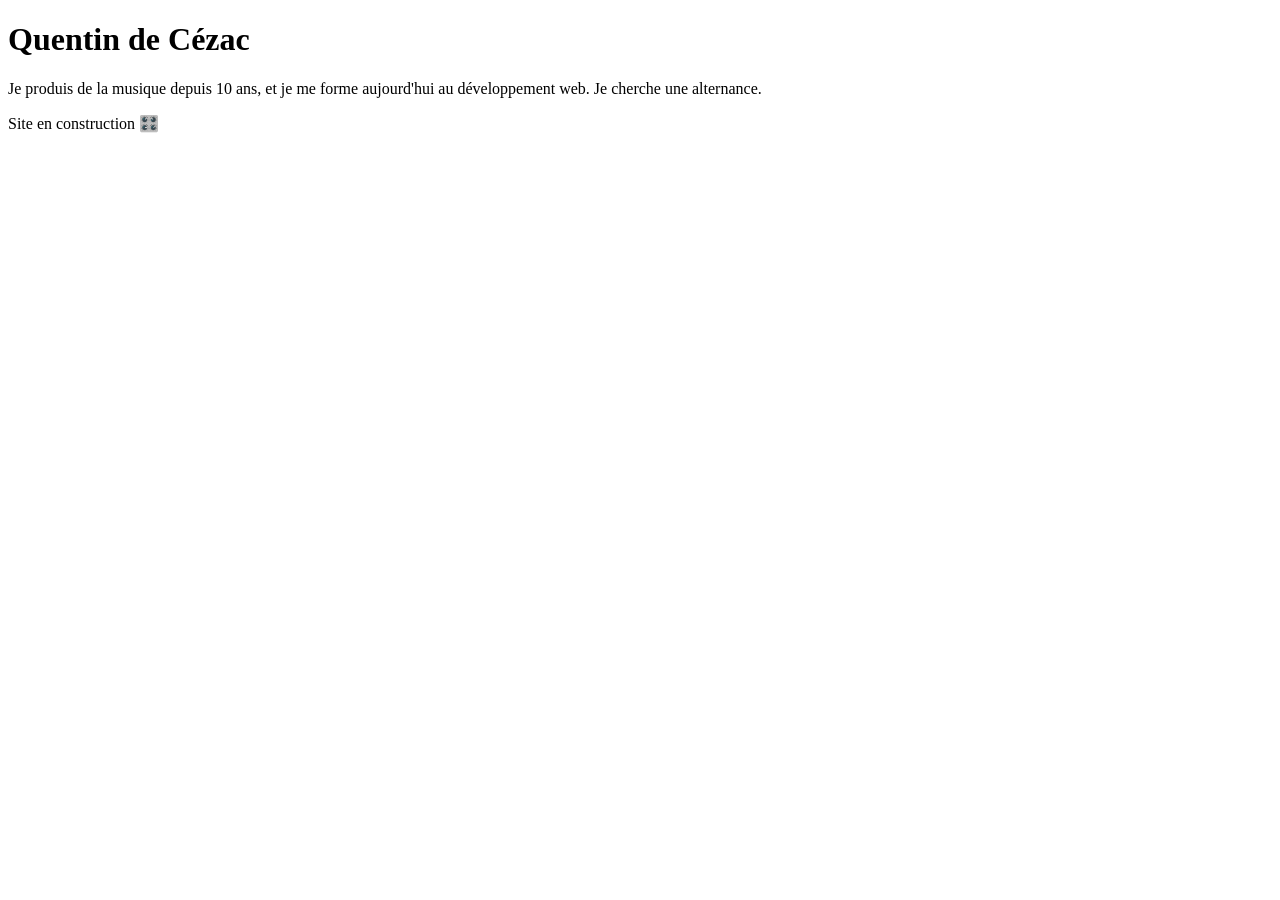
==== index.html @ db6ef915 "Create index.html" ====
<!DOCTYPE html>
<html lang="fr">
<head>
  <meta charset="UTF-8">
  <title>Quentin de Cézac — Développeur web en formation & Beatmaker</title>
</head>
<body>
  <h1>Quentin de Cézac</h1>
  <p>Je produis de la musique depuis 10 ans, et je me forme aujourd'hui au développement web. Je cherche une alternance.</p>
  <p>Site en construction 🎛️</p>
</body>
</html>
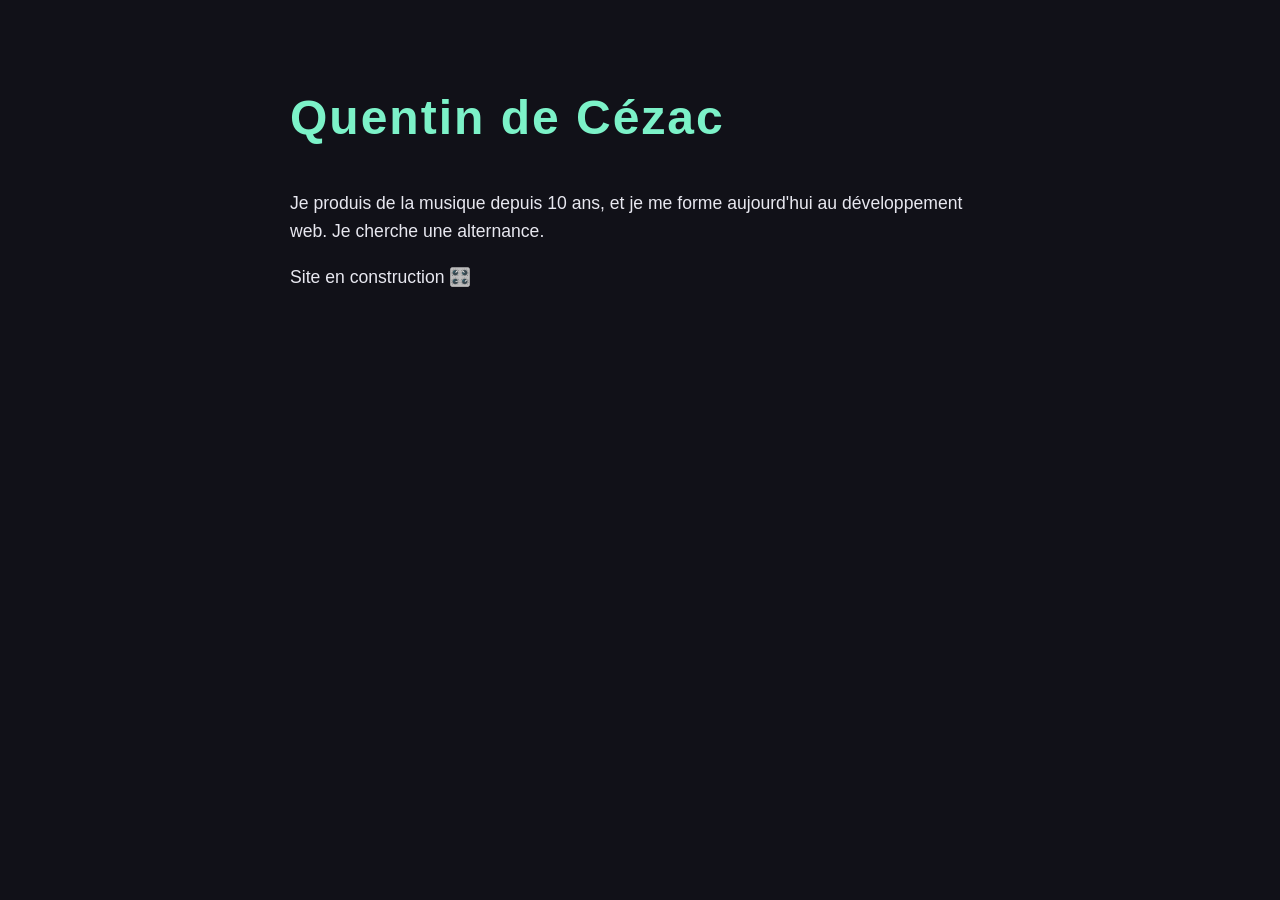
==== commit 5eddf0c8: "Update index.html" ====
--- a/index.html
+++ b/index.html
@@ -3,6 +3,7 @@
 <head>
   <meta charset="UTF-8">
   <title>Quentin de Cézac — Développeur web en formation & Beatmaker</title>
+  <link rel="stylesheet" href="style.css">
 </head>
 <body>
   <h1>Quentin de Cézac</h1>
--- a/style.css
+++ b/style.css
@@ -0,0 +1,19 @@
+body {
+  background-color: #111118;
+  color: #e8e8f0;
+  font-family: "Segoe UI", Arial, sans-serif;
+  max-width: 700px;
+  margin: 80px auto;
+  padding: 0 20px;
+  line-height: 1.6;
+}
+
+h1 {
+  color: #7cf2c8;
+  font-size: 3rem;
+  letter-spacing: 2px;
+}
+
+p {
+  font-size: 1.1rem;
+}
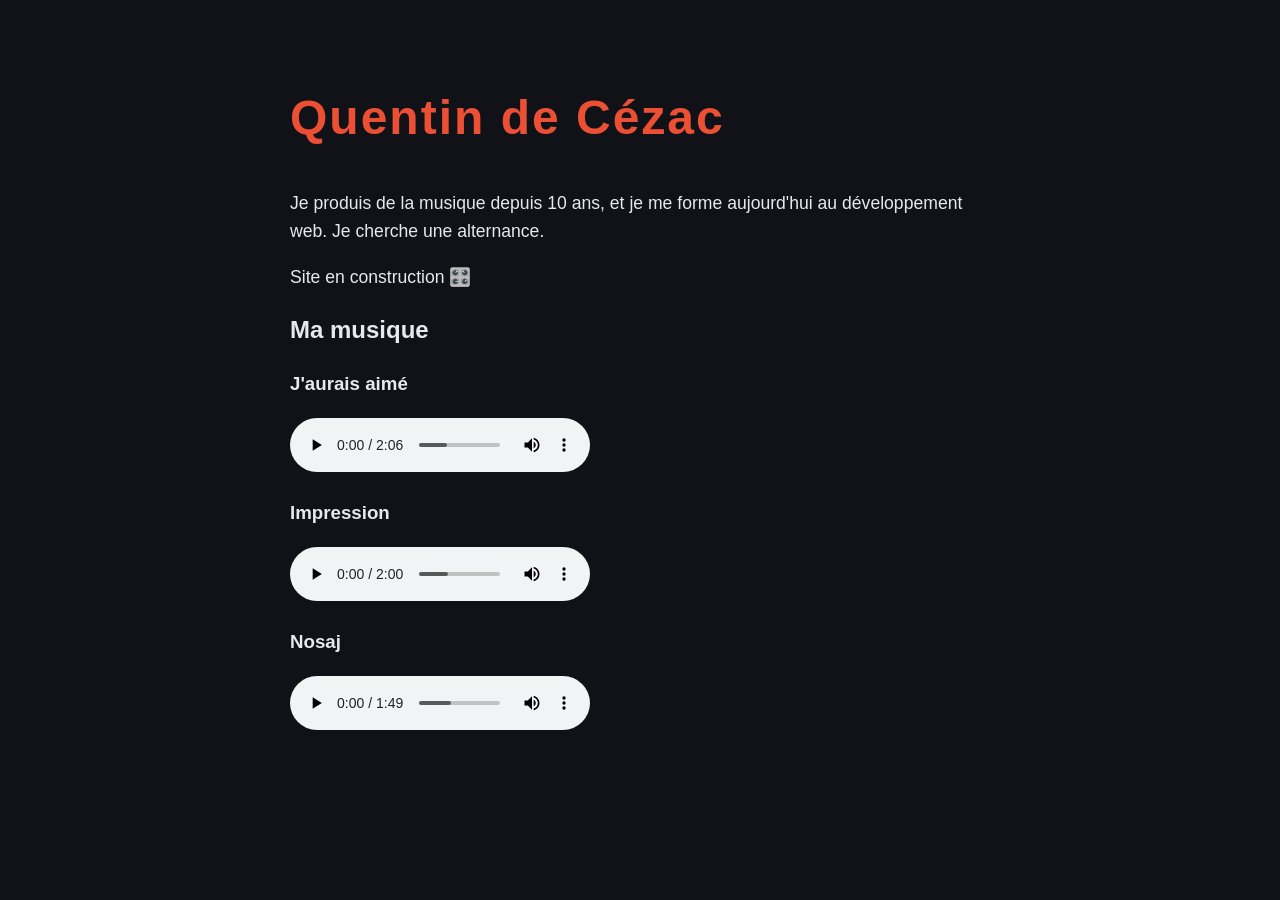
==== commit 238b67ad: "Update index.html" ====
--- a/index.html
+++ b/index.html
@@ -9,5 +9,18 @@
   <h1>Quentin de Cézac</h1>
   <p>Je produis de la musique depuis 10 ans, et je me forme aujourd'hui au développement web. Je cherche une alternance.</p>
   <p>Site en construction 🎛️</p>
+  <section>
+    <h2>Ma musique</h2>
+
+    <h3>J'aurais aimé</h3>
+    <audio controls src="musique/aimer.mp3"></audio>
+
+    <h3>Impression</h3>
+    <audio controls src="musique/impression.mp3"></audio>
+
+    <h3>Nosaj</h3>
+    <audio controls src="musique/nosaj.mp3"></audio>
+  </section>
+  
 </body>
 </html>
--- a/style.css
+++ b/style.css
@@ -9,7 +9,7 @@
 }
 
 h1 {
-  color: #7cf2c8;
+  color: #eb4f34;
   font-size: 3rem;
   letter-spacing: 2px;
 }
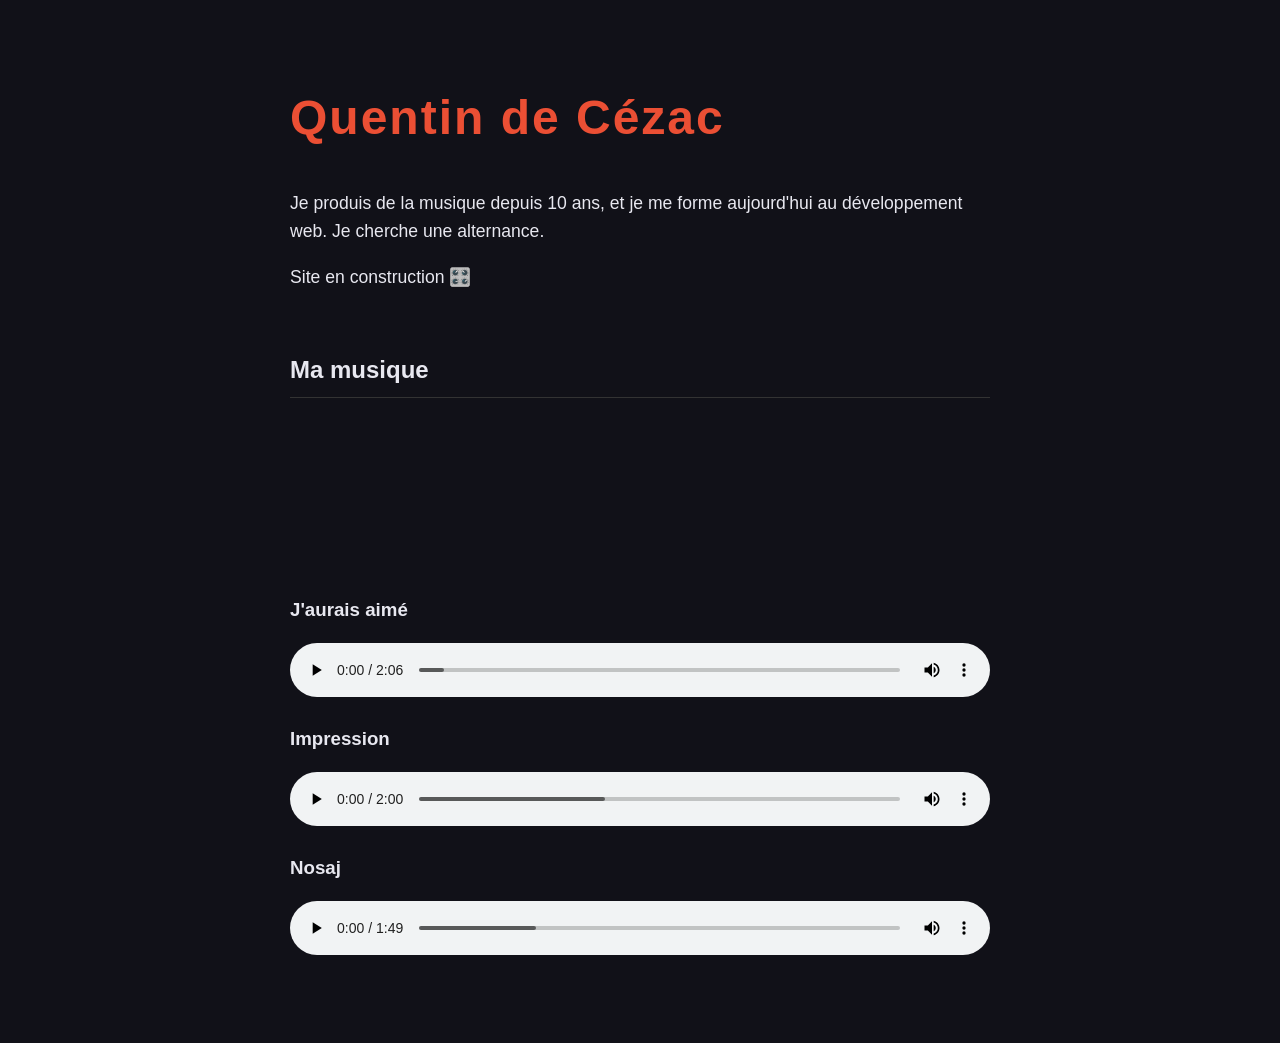
==== commit 1994ec64: "Update index.html" ====
--- a/index.html
+++ b/index.html
@@ -9,8 +9,12 @@
   <h1>Quentin de Cézac</h1>
   <p>Je produis de la musique depuis 10 ans, et je me forme aujourd'hui au développement web. Je cherche une alternance.</p>
   <p>Site en construction 🎛️</p>
+
   <section>
     <h2>Ma musique</h2>
+
+    <!-- Ajout 1 : la zone où le visualiseur dessine -->
+    <canvas id="visualiseur" width="700" height="150"></canvas>
 
     <h3>J'aurais aimé</h3>
     <audio controls src="musique/aimer.mp3"></audio>
@@ -21,6 +25,8 @@
     <h3>Nosaj</h3>
     <audio controls src="musique/nosaj.mp3"></audio>
   </section>
-  
+
+  <!-- Ajout 2 : on relie le fichier JavaScript -->
+  <script src="script.js"></script>
 </body>
 </html>
--- a/style.css
+++ b/style.css
@@ -17,3 +17,13 @@
 p {
   font-size: 1.1rem;
 }
+
+h2 {
+  margin-top: 60px;
+  border-bottom: 1px solid #333;
+  padding-bottom: 8px;
+}
+
+audio {
+  width: 100%;
+}
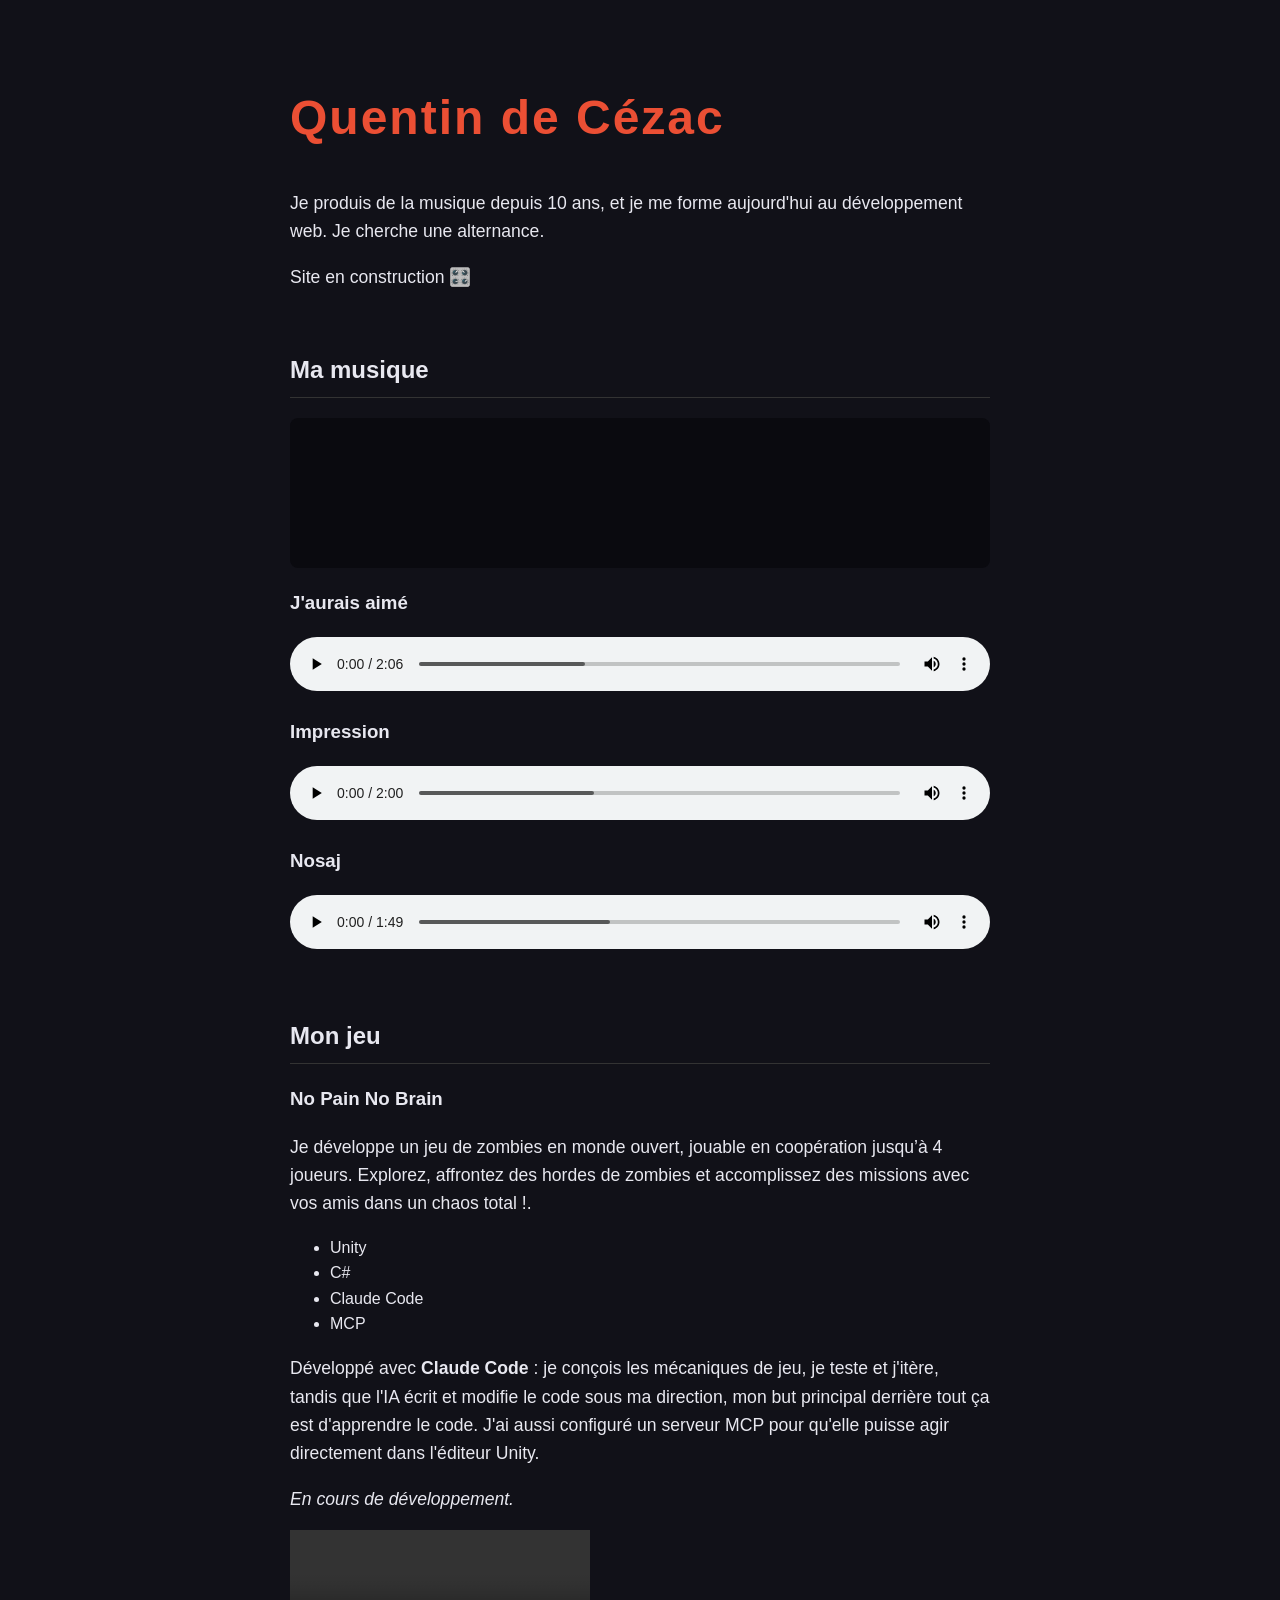
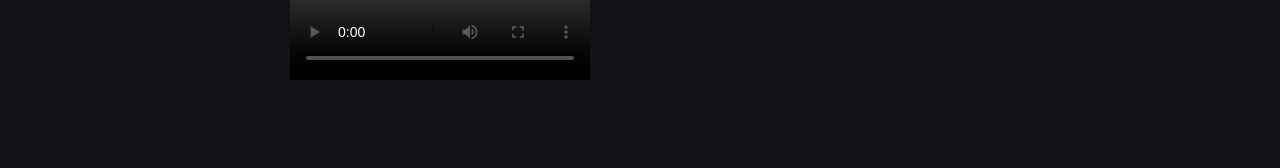
==== commit ac27df2b: "Update index.html" ====
--- a/index.html
+++ b/index.html
@@ -26,6 +26,27 @@
     <audio controls src="musique/nosaj.mp3"></audio>
   </section>
 
+  <section>
+    <h2>Mon jeu</h2>
+
+    <h3>No Pain No Brain</h3>
+    <p>Je développe un jeu de zombies en monde ouvert, jouable en coopération jusqu’à 4 joueurs.
+Explorez, affrontez des hordes de zombies et accomplissez des missions avec vos amis dans un chaos total !.</p>
+
+    <ul class="tags">
+      <li>Unity</li>
+      <li>C#</li>
+      <li>Claude Code</li>
+      <li>MCP</li>
+    </ul>
+
+    <p>Développé avec <strong>Claude Code</strong> : je conçois les mécaniques de jeu, je teste et j'itère, tandis que l'IA écrit et modifie le code sous ma direction, mon but principal derrière tout ça est d'apprendre le code. J'ai aussi configuré un serveur MCP pour qu'elle puisse agir directement dans l'éditeur Unity.</p>
+
+    <p><em>En cours de développement.</em></p>
+
+    <video controls src="videos/extrait-1.mp4"></video>
+  </section>
+
   <!-- Ajout 2 : on relie le fichier JavaScript -->
   <script src="script.js"></script>
 </body>
--- a/style.css
+++ b/style.css
@@ -27,3 +27,12 @@
 audio {
   width: 100%;
 }
+
+canvas {
+  display: block;
+  width: 100%;
+  height: 150px;
+  background-color: #0a0a0f;
+  border-radius: 8px;
+  margin: 20px 0;
+}
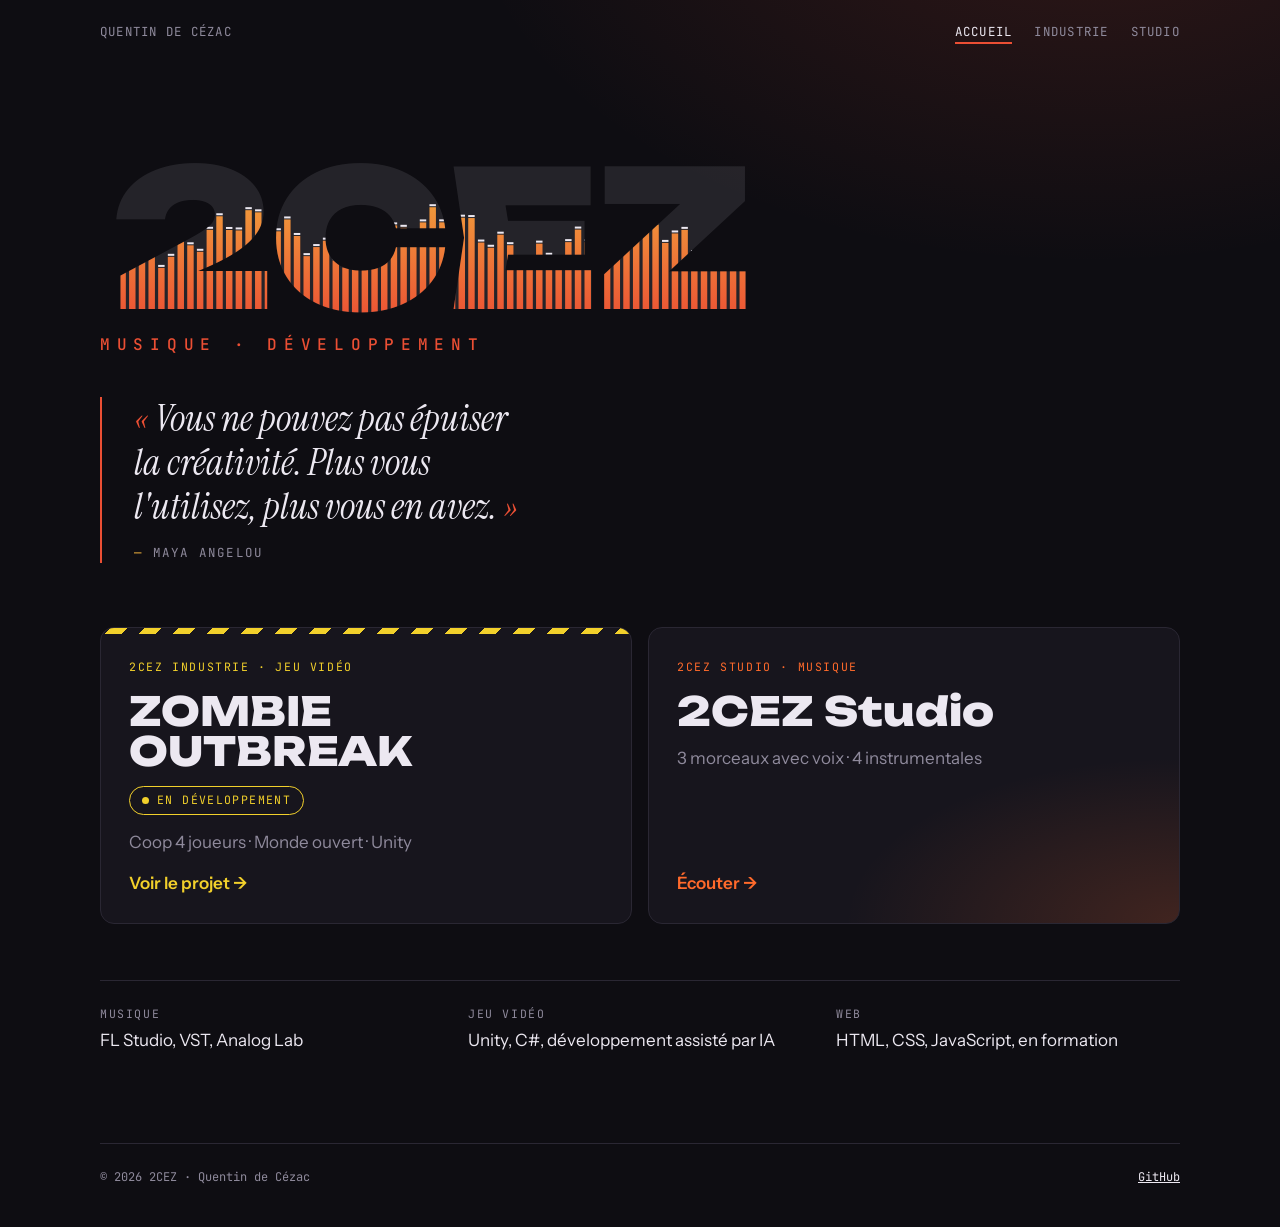
==== commit fb358bf8: "Add files via upload" ====
--- a/index.html
+++ b/index.html
@@ -1,53 +1,85 @@
 <!DOCTYPE html>
-<html lang="fr">
+<html lang="fr" data-page="home">
 <head>
   <meta charset="UTF-8">
-  <title>Quentin de Cézac — Développeur web en formation & Beatmaker</title>
+  <meta name="viewport" content="width=device-width, initial-scale=1, viewport-fit=cover">
+  <title>2CEZ · Quentin de Cézac</title>
+  <meta name="description" content="Portfolio de Quentin de Cézac (2CEZ) : beatmaker depuis 10 ans, développeur web en formation, créateur du jeu Zombie Outbreak.">
+  <link rel="preconnect" href="https://fonts.googleapis.com">
+  <link rel="preconnect" href="https://fonts.gstatic.com" crossorigin>
+  <link rel="stylesheet" href="https://fonts.googleapis.com/css2?family=Instrument+Sans:wght@400;500;600&family=Instrument+Serif:ital@0;1&family=JetBrains+Mono:wght@400;500&family=Unbounded:wght@500;700;800;900&display=swap">
   <link rel="stylesheet" href="style.css">
 </head>
 <body>
-  <h1>Quentin de Cézac</h1>
-  <p>Je produis de la musique depuis 10 ans, et je me forme aujourd'hui au développement web. Je cherche une alternance.</p>
-  <p>Site en construction 🎛️</p>
+  <div class="wrap">
 
-  <section>
-    <h2>Ma musique</h2>
+    <header class="nav">
+      <a href="./">Quentin de Cézac</a>
+      <nav class="nav-links" aria-label="Navigation principale">
+        <a href="./" aria-current="page">Accueil</a>
+        <a href="industrie.html">Industrie</a>
+        <a href="studio.html">Studio</a>
+      </nav>
+    </header>
 
-    <!-- Ajout 1 : la zone où le visualiseur dessine -->
-    <canvas id="visualiseur" width="700" height="150"></canvas>
+    <main>
+      <!-- Le logo : un égaliseur dessiné par script.js dans les lettres.
+           Les lettres en dessous s'affichent si le script ne se lance pas. -->
+      <section class="hero">
+        <h1 class="logo logo--canvas logo--home" aria-label="2CEZ">
+          <canvas id="logo-eq" data-text="2CEZ" aria-hidden="true"></canvas>
+          <span class="logo-fallback" aria-hidden="true"><span class="l" style="--i:0">2</span><span class="l" style="--i:1">C</span><span class="l" style="--i:2">E</span><span class="l" style="--i:3">Z</span></span>
+          <span class="logo-sub">Musique · Développement</span>
+        </h1>
 
-    <h3>J'aurais aimé</h3>
-    <audio controls src="musique/aimer.mp3"></audio>
+        <figure class="quote">
+          <blockquote>
+            <p>Vous ne pouvez pas épuiser la créativité. Plus vous l'utilisez, plus vous en avez.</p>
+          </blockquote>
+          <figcaption>Maya Angelou</figcaption>
+        </figure>
+      </section>
 
-    <h3>Impression</h3>
-    <audio controls src="musique/impression.mp3"></audio>
+      <!-- Les deux univers : le jeu en premier -->
+      <section class="doors" aria-label="Mes projets">
+        <a class="door door--industrie" href="industrie.html">
+          <span class="door-label">2CEZ Industrie · Jeu vidéo</span>
+          <span class="door-title">ZOMBIE OUTBREAK</span>
+          <span class="status"><span class="status-dot"></span>En développement</span>
+          <span class="door-meta">Coop 4 joueurs · Monde ouvert · Unity</span>
+          <span class="door-cta">Voir le projet →</span>
+        </a>
 
-    <h3>Nosaj</h3>
-    <audio controls src="musique/nosaj.mp3"></audio>
-  </section>
+        <a class="door door--studio" href="studio.html">
+          <span class="door-label">2CEZ Studio · Musique</span>
+          <span class="door-title">2CEZ Studio</span>
+          <span class="door-meta">3 morceaux avec voix · 4 instrumentales</span>
+          <span class="door-cta">Écouter →</span>
+        </a>
+      </section>
 
-  <section>
-    <h2>Mon jeu</h2>
+      <section class="facts" aria-label="En bref">
+        <div class="fact">
+          <span class="fact-k">Musique</span>
+          <span>FL Studio, VST, Analog Lab</span>
+        </div>
+        <div class="fact">
+          <span class="fact-k">Jeu vidéo</span>
+          <span>Unity, C#, développement assisté par IA</span>
+        </div>
+        <div class="fact">
+          <span class="fact-k">Web</span>
+          <span>HTML, CSS, JavaScript, en formation</span>
+        </div>
+      </section>
+    </main>
 
-    <h3>No Pain No Brain</h3>
-    <p>Je développe un jeu de zombies en monde ouvert, jouable en coopération jusqu’à 4 joueurs.
-Explorez, affrontez des hordes de zombies et accomplissez des missions avec vos amis dans un chaos total !.</p>
+    <footer class="foot">
+      <span>© 2026 2CEZ · Quentin de Cézac</span>
+      <a href="https://github.com/2cez" target="_blank" rel="noopener">GitHub</a>
+    </footer>
 
-    <ul class="tags">
-      <li>Unity</li>
-      <li>C#</li>
-      <li>Claude Code</li>
-      <li>MCP</li>
-    </ul>
-
-    <p>Développé avec <strong>Claude Code</strong> : je conçois les mécaniques de jeu, je teste et j'itère, tandis que l'IA écrit et modifie le code sous ma direction, mon but principal derrière tout ça est d'apprendre le code. J'ai aussi configuré un serveur MCP pour qu'elle puisse agir directement dans l'éditeur Unity.</p>
-
-    <p><em>En cours de développement.</em></p>
-
-    <video controls src="videos/extrait-1.mp4"></video>
-  </section>
-
-  <!-- Ajout 2 : on relie le fichier JavaScript -->
+  </div>
   <script src="script.js"></script>
 </body>
 </html>
--- a/style.css
+++ b/style.css
@@ -1,38 +1,1128 @@
+/* =========================================================
+   2CEZ — style commun aux trois pages
+   Mise en page : une colonne centrée. Le logo 2CEZ ouvre
+   chaque page, puis vient le contenu propre à la page.
+   Chaque page change de couleurs grâce à html[data-page].
+   ========================================================= */
+
+/* Transition douce du logo d'une page à l'autre (Chrome, Edge) */
+@view-transition {
+  navigation: auto;
+}
+
+/* ---------- 1. Les couleurs et les polices (tokens) ---------- */
+
+/* Accueil : encre violette + le rouge-orangé de 2CEZ */
+:root {
+  color-scheme: dark;
+  --bg: #0e0d12;
+  --bg-2: #17151d;
+  --fg: #ece8f1;
+  --muted: #8f8a9c;
+  --line: #2a2733;
+  --accent: #eb4f34;
+  --accent-2: #f2b33d;
+
+  /* Couleurs des deux univers, utilisées sur l'accueil */
+  --c-studio: #ff6a2b;
+  --c-industrie: #f2d02b;
+
+  --f-display: "Unbounded", "Arial Black", system-ui, sans-serif;
+  --f-body: "Instrument Sans", "Segoe UI", system-ui, sans-serif;
+  --f-mono: "JetBrains Mono", ui-monospace, Consolas, monospace;
+  --f-serif: "Instrument Serif", Georgia, "Times New Roman", serif;
+
+  --radius: 14px;
+}
+
+/* Studio : braise et ambre */
+html[data-page="studio"] {
+  --bg: #130d0a;
+  --bg-2: #1e1511;
+  --fg: #f4ebe3;
+  --muted: #a8968a;
+  --line: #372820;
+  --accent: #ff6a2b;
+  --accent-2: #ffc451;
+}
+
+/* Industrie : zone de quarantaine (noir verdâtre, jaune danger) */
+html[data-page="industrie"] {
+  --bg: #0a0e0c;
+  --bg-2: #111814;
+  --fg: #e2e9de;
+  --muted: #80907f;
+  --line: #202c25;
+  --accent: #f2d02b;
+  --accent-2: #79d06a;
+}
+
+/* ---------- 2. Bases ---------- */
+
+*,
+*::before,
+*::after {
+  box-sizing: border-box;
+}
+
+html {
+  background-color: var(--bg);
+}
+
 body {
-  background-color: #111118;
-  color: #e8e8f0;
-  font-family: "Segoe UI", Arial, sans-serif;
-  max-width: 700px;
-  margin: 80px auto;
-  padding: 0 20px;
+  margin: 0;
+  min-height: 100vh;
+  background-color: var(--bg);
+  background-image: radial-gradient(70% 45% at 85% -10%, color-mix(in srgb, var(--accent) 16%, transparent), transparent 70%);
+  background-repeat: no-repeat;
+  color: var(--fg);
+  font-family: var(--f-body);
+  font-size: 1.0625rem;
   line-height: 1.6;
-}
-
-h1 {
-  color: #eb4f34;
-  font-size: 3rem;
-  letter-spacing: 2px;
-}
-
-p {
-  font-size: 1.1rem;
-}
-
-h2 {
-  margin-top: 60px;
-  border-bottom: 1px solid #333;
-  padding-bottom: 8px;
-}
-
-audio {
-  width: 100%;
-}
-
-canvas {
+  padding-left: max(16px, env(safe-area-inset-left, 0px));
+  padding-right: max(16px, env(safe-area-inset-right, 0px));
+}
+
+img,
+video {
+  display: block;
+  max-width: 100%;
+}
+
+a {
+  color: inherit;
+}
+
+:focus-visible {
+  outline: 2px solid var(--accent);
+  outline-offset: 3px;
+  border-radius: 4px;
+}
+
+.visually-hidden {
+  position: absolute;
+  width: 1px;
+  height: 1px;
+  overflow: hidden;
+  clip-path: inset(50%);
+  white-space: nowrap;
+}
+
+.wrap {
+  max-width: 1080px;
+  margin-inline: auto;
+}
+
+/* ---------- 3. Navigation ---------- */
+
+.nav {
+  display: flex;
+  flex-wrap: wrap;
+  justify-content: space-between;
+  align-items: center;
+  gap: 12px 24px;
+  padding-block: 22px;
+  font-family: var(--f-mono);
+  font-size: 0.78rem;
+  letter-spacing: 0.1em;
+  text-transform: uppercase;
+}
+
+.nav a {
+  color: var(--muted);
+  text-decoration: none;
+  transition: color 0.2s;
+}
+
+.nav a:hover,
+.nav a[aria-current="page"] {
+  color: var(--fg);
+}
+
+.nav-links {
+  display: flex;
+  gap: 22px;
+}
+
+.nav-links a[aria-current="page"] {
+  box-shadow: 0 2px 0 var(--accent);
+}
+
+/* ---------- 4. Le logo 2CEZ ---------- */
+
+.hero {
+  padding-block: clamp(32px, 7vw, 88px) 40px;
+}
+
+.logo {
+  view-transition-name: brand;
+  margin: 0;
+  font-family: var(--f-display);
+  font-weight: 900;
+  font-size: clamp(4.2rem, 21vw, 11.5rem);
+  line-height: 0.9;
+  letter-spacing: -0.02em;
+}
+
+.logo-sub {
+  display: block;
+  margin-top: 0.9rem;
+  font-family: var(--f-mono);
+  font-weight: 500;
+  font-size: clamp(0.8rem, 1.6vw, 1rem);
+  letter-spacing: 0.42em;
+  text-transform: uppercase;
+  color: var(--accent);
+}
+
+/* Accueil : les lettres montent puis un reflet les traverse */
+.logo--home .l {
+  display: inline-block;
+  background-image: linear-gradient(100deg, var(--fg) 0 40%, var(--accent-2) 48%, var(--accent) 53%, var(--fg) 61% 100%);
+  background-size: 320% 100%;
+  background-position: 100% 0;
+  -webkit-background-clip: text;
+  background-clip: text;
+  color: transparent;
+  animation:
+    rise 0.9s cubic-bezier(0.2, 0.8, 0.2, 1) both,
+    sheen 2.2s ease-in-out both;
+  animation-delay: calc(var(--i) * 90ms), calc(0.9s + var(--i) * 90ms);
+}
+
+.logo--home:hover .l {
+  animation: sheen-again 1.4s ease-in-out both;
+  animation-delay: calc(var(--i) * 70ms);
+}
+
+@keyframes rise {
+  from {
+    transform: translateY(0.3em);
+    opacity: 0.15;
+  }
+}
+
+@keyframes sheen {
+  from { background-position: 100% 0; }
+  to { background-position: 0% 0; }
+}
+
+@keyframes sheen-again {
+  from { background-position: 100% 0; }
+  to { background-position: 0% 0; }
+}
+
+/* Petites barres de signal sous le logo */
+.signal {
+  display: flex;
+  align-items: flex-end;
+  gap: 4px;
+  height: 28px;
+  margin-top: 28px;
+}
+
+.signal i {
+  width: 4px;
+  height: 100%;
+  border-radius: 2px;
+  background: var(--accent);
+  transform-origin: bottom;
+  transform: scaleY(0.3);
+  animation: pulse 1.4s ease-in-out infinite;
+  animation-delay: var(--d);
+}
+
+@keyframes pulse {
+  0%, 100% { transform: scaleY(0.2); }
+  50% { transform: scaleY(1); }
+}
+
+/* Accueil et Studio : le logo est dessiné dans un canvas.
+   Les lettres « de secours » s'affichent tant que le canvas n'est pas prêt. */
+.logo--canvas canvas {
+  display: none;
+  max-width: 100%;
+}
+
+.logo--canvas.is-live canvas {
+  display: block;
+}
+
+.logo--canvas.is-live .logo-fallback {
+  display: none;
+}
+
+.logo--home canvas {
+  cursor: crosshair;
+}
+
+.logo--fire .logo-fallback {
+  display: block;
+  background-image: linear-gradient(to top, var(--accent), var(--accent-2));
+  -webkit-background-clip: text;
+  background-clip: text;
+  color: transparent;
+}
+
+/* Industrie : lettres à lignes de balayage, qui « buggent » */
+.logo--glitch .logo-word {
+  position: relative;
+  display: inline-block;
+  background-image: repeating-linear-gradient(to bottom, var(--fg) 0 4px, transparent 4px 6px);
+  -webkit-background-clip: text;
+  background-clip: text;
+  color: transparent;
+}
+
+.logo--glitch .logo-word::before,
+.logo--glitch .logo-word::after {
+  content: attr(data-text);
+  position: absolute;
+  inset: 0;
+  clip-path: inset(100% 0 0 0);
+}
+
+.logo--glitch .logo-word::before {
+  color: var(--accent);
+  animation: glitch-a 3.4s infinite steps(1);
+}
+
+.logo--glitch .logo-word::after {
+  color: var(--accent-2);
+  animation: glitch-b 2.9s infinite steps(1);
+}
+
+/* Industrie : une ligne de scanner balaie le logo, qui tremble parfois */
+.glitch-box {
+  position: relative;
+  display: inline-block;
+  overflow: hidden;
+  animation: jitter 4.2s infinite steps(1);
+}
+
+.scan {
+  position: absolute;
+  left: 0;
+  right: 0;
+  top: -25%;
+  height: 22%;
+  background: linear-gradient(to bottom, transparent, color-mix(in srgb, var(--accent-2) 45%, transparent), transparent);
+  mix-blend-mode: screen;
+  pointer-events: none;
+  animation: scan 3.2s linear infinite;
+}
+
+@keyframes scan {
+  to { top: 105%; }
+}
+
+@keyframes jitter {
+  0%, 92%, 100% { filter: none; transform: none; }
+  93% { filter: drop-shadow(-4px 0 var(--accent)) drop-shadow(4px 0 var(--accent-2)); transform: translateX(3px) skewX(-4deg); }
+  95% { filter: drop-shadow(3px 0 var(--accent)) drop-shadow(-3px 0 var(--accent-2)); transform: translateX(-2px); }
+}
+
+@keyframes glitch-a {
+  0%, 84%, 100% { clip-path: inset(100% 0 0 0); transform: none; }
+  86% { clip-path: inset(12% 0 64% 0); transform: translateX(-0.05em); }
+  89% { clip-path: inset(58% 0 18% 0); transform: translateX(0.04em); }
+  92% { clip-path: inset(34% 0 44% 0); transform: translateX(-0.02em); }
+}
+
+@keyframes glitch-b {
+  0%, 78%, 100% { clip-path: inset(100% 0 0 0); transform: none; }
+  80% { clip-path: inset(70% 0 6% 0); transform: translateX(0.05em); }
+  83% { clip-path: inset(4% 0 80% 0); transform: translateX(-0.03em); }
+}
+
+/* ---------- 5. Textes communs ---------- */
+
+.lede {
+  max-width: 52ch;
+  margin: 28px 0 0;
+  font-size: clamp(1.1rem, 2vw, 1.3rem);
+  line-height: 1.5;
+  text-wrap: pretty;
+}
+
+/* Citation de l'accueil */
+.quote {
+  position: relative;
+  max-width: 42ch;
+  margin: 44px 0 0;
+  padding-left: clamp(20px, 3vw, 32px);
+  border-left: 2px solid var(--accent);
+}
+
+.quote blockquote {
+  margin: 0;
+}
+
+.quote p {
+  margin: 0;
+  font-family: var(--f-serif);
+  font-style: italic;
+  font-size: clamp(1.5rem, 3.4vw, 2.3rem);
+  line-height: 1.2;
+  text-wrap: balance;
+}
+
+.quote p::before {
+  content: "« ";
+  color: var(--accent);
+}
+
+.quote p::after {
+  content: " »";
+  color: var(--accent);
+}
+
+.quote figcaption {
+  margin-top: 14px;
+  font-family: var(--f-mono);
+  font-size: 0.78rem;
+  letter-spacing: 0.18em;
+  text-transform: uppercase;
+  color: var(--muted);
+}
+
+.quote figcaption::before {
+  content: "— ";
+  color: var(--accent-2);
+}
+
+.eyebrow {
+  margin: 0 0 10px;
+  font-family: var(--f-mono);
+  font-size: 0.75rem;
+  letter-spacing: 0.14em;
+  text-transform: uppercase;
+  color: var(--muted);
+}
+
+.status {
+  display: inline-flex;
+  align-items: center;
+  gap: 8px;
+  width: fit-content;
+  padding: 4px 12px;
+  border: 1px solid currentColor;
+  border-radius: 999px;
+  font-family: var(--f-mono);
+  font-size: 0.72rem;
+  letter-spacing: 0.12em;
+  text-transform: uppercase;
+  color: var(--c-industrie);
+}
+
+html[data-page="industrie"] .status {
+  color: var(--accent);
+}
+
+.status-dot {
+  width: 7px;
+  height: 7px;
+  border-radius: 50%;
+  background: currentColor;
+  animation: blink 1.6s steps(2, start) infinite;
+}
+
+@keyframes blink {
+  to { visibility: hidden; }
+}
+
+.tags {
+  display: flex;
+  flex-wrap: wrap;
+  gap: 8px;
+  margin: 20px 0 0;
+  padding: 0;
+  list-style: none;
+}
+
+.tags li {
+  padding: 3px 12px;
+  border: 1px solid var(--line);
+  border-radius: 999px;
+  font-family: var(--f-mono);
+  font-size: 0.78rem;
+  color: var(--fg);
+}
+
+.btn {
+  display: inline-flex;
+  align-items: center;
+  gap: 8px;
+  padding: 10px 18px;
+  border: 1px solid var(--accent);
+  border-radius: 999px;
+  background: transparent;
+  color: var(--accent);
+  font: 500 0.9rem var(--f-body);
+  text-decoration: none;
+  cursor: pointer;
+  transition: background 0.2s, color 0.2s;
+}
+
+.btn:hover {
+  background: var(--accent);
+  color: var(--bg);
+}
+
+.btn[aria-disabled="true"] {
+  opacity: 0.55;
+  cursor: not-allowed;
+}
+
+.btn[aria-disabled="true"]:hover {
+  background: transparent;
+  color: var(--accent);
+}
+
+/* ---------- 6. Accueil : les deux portes ---------- */
+
+.doors {
+  display: grid;
+  grid-template-columns: repeat(auto-fit, minmax(min(100%, 320px), 1fr));
+  gap: 16px;
+  margin-top: 24px;
+}
+
+.door {
+  --door: var(--accent);
+  position: relative;
+  display: flex;
+  flex-direction: column;
+  gap: 14px;
+  min-height: 270px;
+  padding: 30px 28px 26px;
+  overflow: hidden;
+  border: 1px solid var(--line);
+  border-radius: var(--radius);
+  background: var(--bg-2);
+  color: var(--fg);
+  text-decoration: none;
+  transition: border-color 0.25s, transform 0.25s;
+}
+
+.door:hover,
+.door:focus-visible {
+  border-color: var(--door);
+  transform: translateY(-3px);
+}
+
+.door--industrie {
+  --door: var(--c-industrie);
+}
+
+.door--studio {
+  --door: var(--c-studio);
+  background-image: radial-gradient(90% 80% at 100% 100%, color-mix(in srgb, var(--c-studio) 18%, transparent), transparent 70%);
+}
+
+/* Bande « danger » en haut de la porte du jeu */
+.door--industrie::before {
+  content: "";
+  position: absolute;
+  inset: 0 0 auto;
+  height: 6px;
+  background: repeating-linear-gradient(-45deg, var(--c-industrie) 0 12px, transparent 12px 24px);
+}
+
+.door-label {
+  font-family: var(--f-mono);
+  font-size: 0.72rem;
+  letter-spacing: 0.14em;
+  text-transform: uppercase;
+  color: var(--door);
+}
+
+.door-title {
+  font-family: var(--f-display);
+  font-weight: 800;
+  font-size: clamp(1.7rem, 4.2vw, 2.5rem);
+  line-height: 1.02;
+  text-wrap: balance;
+}
+
+.door-meta {
+  color: var(--muted);
+}
+
+.door-cta {
+  margin-top: auto;
+  font-weight: 600;
+  color: var(--door);
+}
+
+.facts {
+  display: grid;
+  grid-template-columns: repeat(auto-fit, minmax(min(100%, 220px), 1fr));
+  gap: 24px;
+  margin-top: 56px;
+  padding-top: 24px;
+  border-top: 1px solid var(--line);
+}
+
+.fact {
+  display: flex;
+  flex-direction: column;
+  gap: 4px;
+}
+
+.fact-k {
+  font-family: var(--f-mono);
+  font-size: 0.72rem;
+  letter-spacing: 0.14em;
+  text-transform: uppercase;
+  color: var(--muted);
+}
+
+/* ---------- 7. Studio ---------- */
+
+.viz {
   display: block;
   width: 100%;
-  height: 150px;
-  background-color: #0a0a0f;
+  height: 110px;
+  margin-block: 8px 44px;
+  border-bottom: 1px solid var(--line);
+}
+
+.crates {
+  display: grid;
+  grid-template-columns: repeat(auto-fit, minmax(min(100%, 420px), 1fr));
+  gap: 40px;
+}
+
+.crate {
+  min-width: 0;
+}
+
+.crate-head {
+  display: flex;
+  align-items: baseline;
+  justify-content: space-between;
+  gap: 12px;
+  padding-bottom: 10px;
+  margin-bottom: 8px;
+  border-bottom: 1px solid var(--line);
+}
+
+.crate-head h2 {
+  margin: 0;
+  font-family: var(--f-display);
+  font-weight: 700;
+  font-size: 1.5rem;
+}
+
+.crate-count {
+  font-family: var(--f-mono);
+  font-size: 0.75rem;
+  letter-spacing: 0.1em;
+  text-transform: uppercase;
+  color: var(--muted);
+}
+
+.tracklist {
+  display: grid;
+  gap: 4px;
+  margin: 0;
+  padding: 0;
+  list-style: none;
+}
+
+.track {
+  display: grid;
+  grid-template-columns: 72px minmax(0, 1fr) auto;
+  align-items: center;
+  gap: 16px;
+  padding: 10px;
+  border-radius: 12px;
+  transition: background 0.2s;
+}
+
+.track:hover,
+.track.is-current {
+  background: var(--bg-2);
+}
+
+.cover {
+  display: block;
+  width: 72px;
+  height: 72px;
   border-radius: 8px;
-  margin: 20px 0;
-}
+}
+
+.t-info {
+  min-width: 0;
+}
+
+.t-title {
+  display: block;
+  font-weight: 600;
+  font-size: 1.05rem;
+}
+
+.t-meta {
+  display: block;
+  font-family: var(--f-mono);
+  font-size: 0.75rem;
+  letter-spacing: 0.06em;
+  color: var(--muted);
+  font-variant-numeric: tabular-nums;
+}
+
+.t-progress {
+  display: block;
+  width: 100%;
+  margin: 8px 0 0;
+  accent-color: var(--accent);
+}
+
+.t-progress:disabled {
+  opacity: 0.35;
+}
+
+.t-play {
+  display: grid;
+  place-items: center;
+  width: 46px;
+  height: 46px;
+  border: 1px solid var(--line);
+  border-radius: 50%;
+  background: transparent;
+  color: var(--fg);
+  cursor: pointer;
+  transition: border-color 0.2s, color 0.2s, background 0.2s;
+}
+
+.t-play:hover {
+  border-color: var(--accent);
+  color: var(--accent);
+}
+
+.t-play .i-pause,
+.track.is-playing .t-play .i-play {
+  display: none;
+}
+
+.track.is-playing .t-play .i-pause {
+  display: block;
+}
+
+.track.is-playing .t-play {
+  border-color: var(--accent);
+  background: var(--accent);
+  color: var(--bg);
+}
+
+.track.is-missing .t-play {
+  opacity: 0.35;
+  cursor: not-allowed;
+}
+
+.track.is-missing .t-progress {
+  visibility: hidden;
+}
+
+.track.is-missing .t-duree {
+  color: var(--accent-2);
+}
+
+.cloud {
+  display: flex;
+  flex-wrap: wrap;
+  align-items: center;
+  justify-content: space-between;
+  gap: 16px;
+  margin-top: 56px;
+  padding: 22px 24px;
+  border: 1px dashed var(--line);
+  border-radius: var(--radius);
+}
+
+.cloud p {
+  margin: 0;
+}
+
+.rights {
+  max-width: 70ch;
+  margin: 0;
+  font-size: 0.75rem;
+  color: var(--muted);
+}
+
+/* ---------- 8. Industrie ---------- */
+
+.game {
+  position: relative;
+  padding-top: 36px;
+}
+
+/* Ruban de quarantaine */
+.game::before {
+  content: "";
+  position: absolute;
+  inset: 0 0 auto;
+  height: 6px;
+  border-radius: 3px;
+  background: repeating-linear-gradient(-45deg, var(--accent) 0 14px, var(--bg) 14px 28px);
+}
+
+.game-head {
+  display: flex;
+  flex-wrap: wrap;
+  align-items: center;
+  gap: 12px 20px;
+}
+
+.game-title {
+  margin: 0;
+  font-family: var(--f-display);
+  font-weight: 900;
+  font-size: clamp(2rem, 7vw, 4.4rem);
+  line-height: 1;
+  letter-spacing: -0.01em;
+  text-wrap: balance;
+}
+
+/* Chiffres clés du jeu */
+.figures {
+  display: grid;
+  grid-template-columns: repeat(auto-fit, minmax(min(100%, 150px), 1fr));
+  gap: 1px;
+  margin: 32px 0 0;
+  overflow: hidden;
+  border: 1px solid var(--line);
+  border-radius: var(--radius);
+  background: var(--line);
+}
+
+.figures div {
+  display: flex;
+  flex-direction: column-reverse;
+  gap: 4px;
+  padding: 16px 18px;
+  background: var(--bg);
+}
+
+.figures dt {
+  font-family: var(--f-mono);
+  font-size: 0.7rem;
+  letter-spacing: 0.1em;
+  text-transform: uppercase;
+  color: var(--muted);
+}
+
+.figures dd {
+  margin: 0;
+  font-family: var(--f-display);
+  font-weight: 800;
+  font-size: 2rem;
+  line-height: 1;
+  color: var(--accent);
+  font-variant-numeric: tabular-nums;
+}
+
+/* Fonctionnalités implémentées */
+.features {
+  margin-top: 64px;
+}
+
+.section-title {
+  margin: 0 0 20px;
+  font-family: var(--f-display);
+  font-weight: 700;
+  font-size: 1.5rem;
+}
+
+.feature-grid {
+  display: grid;
+  grid-template-columns: repeat(auto-fit, minmax(min(100%, 230px), 1fr));
+  gap: 16px;
+}
+
+.feature {
+  display: flex;
+  flex-direction: column;
+  gap: 8px;
+  min-width: 0;
+  padding: 22px;
+  border: 1px solid var(--line);
+  border-radius: var(--radius);
+  background: var(--bg-2);
+  transition: border-color 0.2s;
+}
+
+.feature:hover {
+  border-color: color-mix(in srgb, var(--accent) 50%, var(--line));
+}
+
+.feature-k {
+  font-family: var(--f-mono);
+  font-size: 0.7rem;
+  letter-spacing: 0.14em;
+  text-transform: uppercase;
+  color: var(--accent-2);
+}
+
+.feature h3 {
+  margin: 0;
+  font-family: var(--f-display);
+  font-weight: 700;
+  font-size: 1.1rem;
+  line-height: 1.25;
+}
+
+.hashtags {
+  display: flex;
+  flex-wrap: wrap;
+  gap: 4px 12px;
+  margin: 4px 0 0;
+  padding: 0;
+  list-style: none;
+  font-family: var(--f-mono);
+  font-size: 0.78rem;
+  color: var(--muted);
+}
+
+.feature code {
+  margin-top: auto;
+  padding-top: 10px;
+  font-family: var(--f-mono);
+  font-size: 0.72rem;
+  color: var(--fg);
+  overflow-wrap: anywhere;
+}
+
+.project {
+  margin-top: 56px;
+  overflow: hidden;
+  border: 1px solid var(--line);
+  border-radius: var(--radius);
+  background: var(--bg-2);
+}
+
+.project-bar {
+  display: flex;
+  flex-wrap: wrap;
+  align-items: baseline;
+  gap: 6px 16px;
+  padding: 12px 16px;
+  border-bottom: 1px solid var(--line);
+  font-family: var(--f-mono);
+  font-size: 0.75rem;
+}
+
+.project-bar h2 {
+  margin: 0;
+  font-family: var(--f-mono);
+  font-weight: 500;
+  font-size: 0.8rem;
+  letter-spacing: 0.12em;
+  text-transform: uppercase;
+}
+
+.path {
+  color: var(--muted);
+}
+
+.count {
+  margin-left: auto;
+  color: var(--muted);
+}
+
+.assets {
+  display: grid;
+  grid-template-columns: repeat(auto-fill, minmax(min(100%, 190px), 1fr));
+  gap: 12px;
+  padding: 16px;
+}
+
+.asset {
+  display: flex;
+  flex-direction: column;
+  gap: 8px;
+  padding: 8px;
+  border: 0;
+  border-radius: 10px;
+  background: transparent;
+  color: var(--fg);
+  font: inherit;
+  text-align: left;
+  cursor: pointer;
+}
+
+.asset:hover,
+.asset:focus-visible {
+  background: color-mix(in srgb, var(--accent) 10%, transparent);
+}
+
+.asset-thumb {
+  position: relative;
+  display: block;
+  max-width: 100%;
+  aspect-ratio: 16 / 9;
+  overflow: hidden;
+  border: 1px solid var(--line);
+  border-radius: 6px;
+  background: var(--bg);
+}
+
+.asset-thumb img,
+.asset-thumb video {
+  width: 100%;
+  height: 100%;
+  object-fit: cover;
+}
+
+.asset-empty {
+  display: none;
+  position: absolute;
+  inset: 0;
+  place-items: center;
+  font-family: var(--f-mono);
+  font-size: 0.75rem;
+  letter-spacing: 0.1em;
+  text-transform: uppercase;
+  color: var(--muted);
+  background: repeating-linear-gradient(-45deg, transparent 0 10px, color-mix(in srgb, var(--accent) 7%, transparent) 10px 20px);
+}
+
+.asset.is-missing .asset-empty {
+  display: grid;
+}
+
+.asset.is-missing img,
+.asset.is-missing video {
+  visibility: hidden;
+}
+
+.asset-kind {
+  position: absolute;
+  top: 6px;
+  left: 6px;
+  padding: 2px 6px;
+  border-radius: 4px;
+  background: var(--bg);
+  font-family: var(--f-mono);
+  font-size: 0.65rem;
+  letter-spacing: 0.08em;
+  text-transform: uppercase;
+  color: var(--accent);
+}
+
+.asset-name {
+  font-family: var(--f-mono);
+  font-size: 0.75rem;
+  color: var(--muted);
+  text-align: center;
+  overflow-wrap: anywhere;
+}
+
+/* Visionneuse plein écran */
+.viewer {
+  width: min(1000px, calc(100vw - 32px));
+  max-height: calc(100vh - 32px);
+  padding: 0;
+  overflow: auto;
+  border: 1px solid var(--line);
+  border-radius: var(--radius);
+  background: var(--bg);
+  color: var(--fg);
+}
+
+.viewer::backdrop {
+  background: rgba(4, 6, 5, 0.85);
+}
+
+.viewer-top,
+.viewer-bottom {
+  display: flex;
+  align-items: center;
+  justify-content: space-between;
+  gap: 12px;
+  padding: 10px 14px;
+  font-family: var(--f-mono);
+  font-size: 0.78rem;
+}
+
+.viewer-caption {
+  flex: 1;
+  margin: 0;
+  text-align: center;
+  color: var(--muted);
+}
+
+.viewer-stage {
+  display: grid;
+  place-items: center;
+  aspect-ratio: 16 / 9;
+  max-width: 100%;
+  background: var(--bg-2);
+}
+
+.viewer-stage img,
+.viewer-stage video {
+  width: 100%;
+  height: 100%;
+  object-fit: contain;
+}
+
+.viewer-empty {
+  padding: 24px;
+  font-family: var(--f-mono);
+  font-size: 0.85rem;
+  color: var(--muted);
+  text-align: center;
+}
+
+.btn-ghost {
+  padding: 6px 12px;
+  border: 1px solid var(--line);
+  border-radius: 999px;
+  background: transparent;
+  color: var(--fg);
+  font: inherit;
+  cursor: pointer;
+}
+
+.btn-ghost:hover {
+  border-color: var(--accent);
+  color: var(--accent);
+}
+
+/* ---------- 9. Pied de page ---------- */
+
+.foot {
+  display: flex;
+  flex-wrap: wrap;
+  justify-content: space-between;
+  align-items: flex-start;
+  gap: 12px 24px;
+  margin-top: 88px;
+  padding-block: 24px 40px;
+  border-top: 1px solid var(--line);
+  font-family: var(--f-mono);
+  font-size: 0.75rem;
+  color: var(--muted);
+}
+
+.foot a {
+  color: var(--fg);
+}
+
+/* ---------- 10. Moins d'animations si l'utilisateur le demande ---------- */
+
+@media (prefers-reduced-motion: reduce) {
+  *,
+  *::before,
+  *::after {
+    animation: none !important;
+    transition: none !important;
+  }
+
+  @view-transition {
+    navigation: none;
+  }
+}
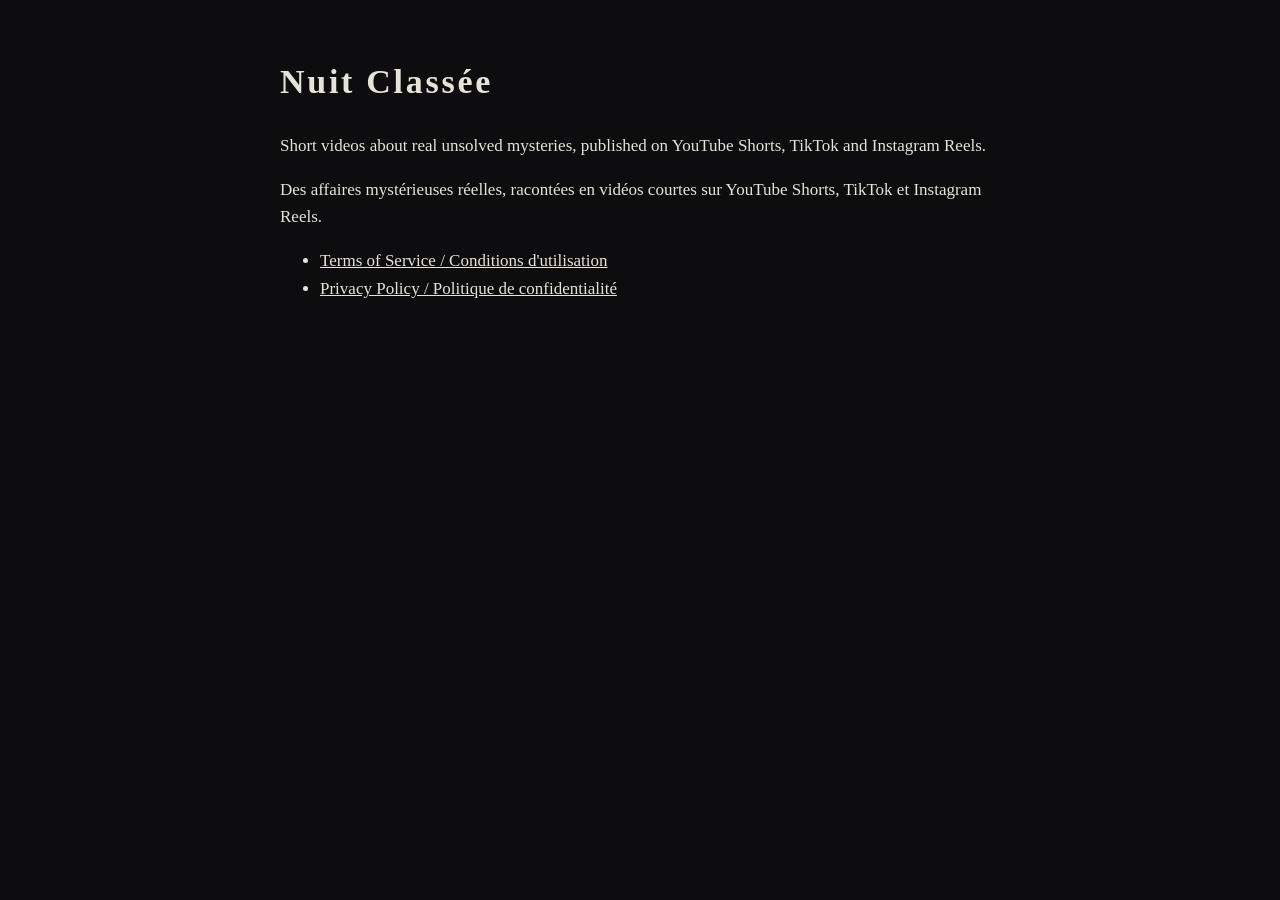
==== commit c1fab323: "Add files via upload" ====
--- a/index.html
+++ b/index.html
@@ -1,85 +1,22 @@
-<!DOCTYPE html>
-<html lang="fr" data-page="home">
+<!doctype html>
+<html lang="en">
 <head>
-  <meta charset="UTF-8">
-  <meta name="viewport" content="width=device-width, initial-scale=1, viewport-fit=cover">
-  <title>2CEZ · Quentin de Cézac</title>
-  <meta name="description" content="Portfolio de Quentin de Cézac (2CEZ) : beatmaker depuis 10 ans, développeur web en formation, créateur du jeu Zombie Outbreak.">
-  <link rel="preconnect" href="https://fonts.googleapis.com">
-  <link rel="preconnect" href="https://fonts.gstatic.com" crossorigin>
-  <link rel="stylesheet" href="https://fonts.googleapis.com/css2?family=Instrument+Sans:wght@400;500;600&family=Instrument+Serif:ital@0;1&family=JetBrains+Mono:wght@400;500&family=Unbounded:wght@500;700;800;900&display=swap">
-  <link rel="stylesheet" href="style.css">
+<meta charset="utf-8">
+<meta name="viewport" content="width=device-width, initial-scale=1">
+<title>Nuit Classée</title>
+<style>
+  body { margin: 0 auto; max-width: 720px; padding: 32px 16px 64px; background: #0d0d0f; color: #e8e3d8; font: 17px/1.6 Georgia, serif; }
+  a { color: #e8e3d8; }
+  h1 { letter-spacing: .08em; }
+</style>
 </head>
 <body>
-  <div class="wrap">
-
-    <header class="nav">
-      <a href="./">Quentin de Cézac</a>
-      <nav class="nav-links" aria-label="Navigation principale">
-        <a href="./" aria-current="page">Accueil</a>
-        <a href="industrie.html">Industrie</a>
-        <a href="studio.html">Studio</a>
-      </nav>
-    </header>
-
-    <main>
-      <!-- Le logo : un égaliseur dessiné par script.js dans les lettres.
-           Les lettres en dessous s'affichent si le script ne se lance pas. -->
-      <section class="hero">
-        <h1 class="logo logo--canvas logo--home" aria-label="2CEZ">
-          <canvas id="logo-eq" data-text="2CEZ" aria-hidden="true"></canvas>
-          <span class="logo-fallback" aria-hidden="true"><span class="l" style="--i:0">2</span><span class="l" style="--i:1">C</span><span class="l" style="--i:2">E</span><span class="l" style="--i:3">Z</span></span>
-          <span class="logo-sub">Musique · Développement</span>
-        </h1>
-
-        <figure class="quote">
-          <blockquote>
-            <p>Vous ne pouvez pas épuiser la créativité. Plus vous l'utilisez, plus vous en avez.</p>
-          </blockquote>
-          <figcaption>Maya Angelou</figcaption>
-        </figure>
-      </section>
-
-      <!-- Les deux univers : le jeu en premier -->
-      <section class="doors" aria-label="Mes projets">
-        <a class="door door--industrie" href="industrie.html">
-          <span class="door-label">2CEZ Industrie · Jeu vidéo</span>
-          <span class="door-title">ZOMBIE OUTBREAK</span>
-          <span class="status"><span class="status-dot"></span>En développement</span>
-          <span class="door-meta">Coop 4 joueurs · Monde ouvert · Unity</span>
-          <span class="door-cta">Voir le projet →</span>
-        </a>
-
-        <a class="door door--studio" href="studio.html">
-          <span class="door-label">2CEZ Studio · Musique</span>
-          <span class="door-title">2CEZ Studio</span>
-          <span class="door-meta">3 morceaux avec voix · 4 instrumentales</span>
-          <span class="door-cta">Écouter →</span>
-        </a>
-      </section>
-
-      <section class="facts" aria-label="En bref">
-        <div class="fact">
-          <span class="fact-k">Musique</span>
-          <span>FL Studio, VST, Analog Lab</span>
-        </div>
-        <div class="fact">
-          <span class="fact-k">Jeu vidéo</span>
-          <span>Unity, C#, développement assisté par IA</span>
-        </div>
-        <div class="fact">
-          <span class="fact-k">Web</span>
-          <span>HTML, CSS, JavaScript, en formation</span>
-        </div>
-      </section>
-    </main>
-
-    <footer class="foot">
-      <span>© 2026 2CEZ · Quentin de Cézac</span>
-      <a href="https://github.com/2cez" target="_blank" rel="noopener">GitHub</a>
-    </footer>
-
-  </div>
-  <script src="script.js"></script>
+<h1>Nuit Classée</h1>
+<p>Short videos about real unsolved mysteries, published on YouTube Shorts, TikTok and Instagram Reels.</p>
+<p>Des affaires mystérieuses réelles, racontées en vidéos courtes sur YouTube Shorts, TikTok et Instagram Reels.</p>
+<ul>
+  <li><a href="terms.html">Terms of Service / Conditions d'utilisation</a></li>
+  <li><a href="privacy.html">Privacy Policy / Politique de confidentialité</a></li>
+</ul>
 </body>
 </html>
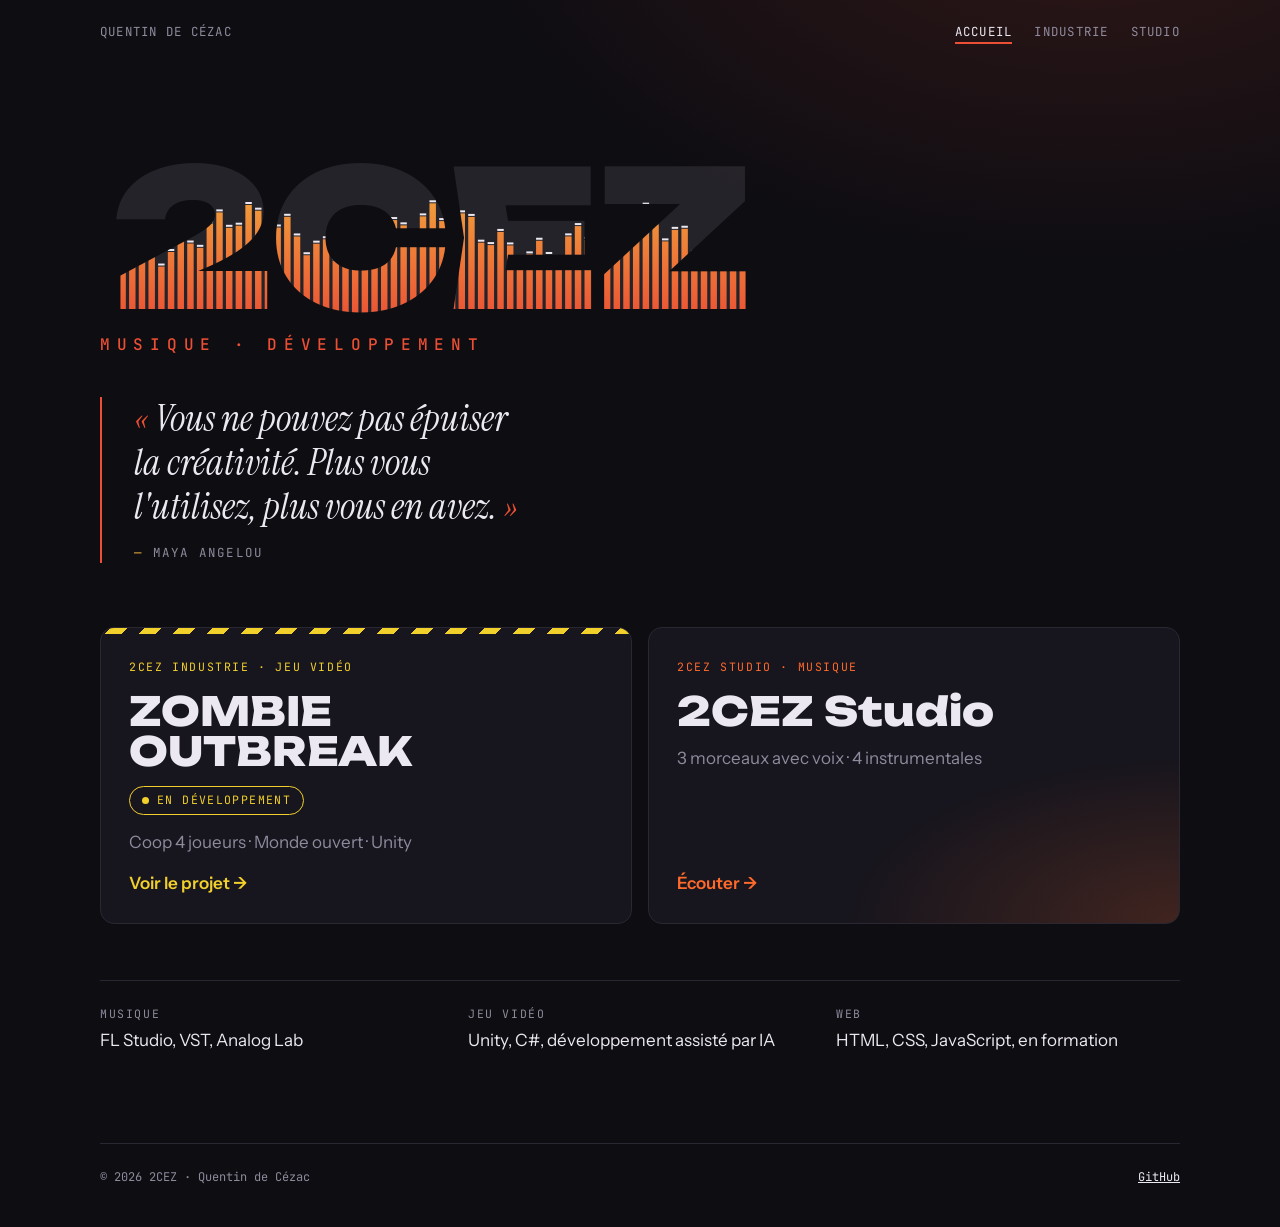
==== commit b635f761: "Add files via upload" ====
--- a/index.html
+++ b/index.html
@@ -1,22 +1,85 @@
-<!doctype html>
-<html lang="en">
+<!DOCTYPE html>
+<html lang="fr" data-page="home">
 <head>
-<meta charset="utf-8">
-<meta name="viewport" content="width=device-width, initial-scale=1">
-<title>Nuit Classée</title>
-<style>
-  body { margin: 0 auto; max-width: 720px; padding: 32px 16px 64px; background: #0d0d0f; color: #e8e3d8; font: 17px/1.6 Georgia, serif; }
-  a { color: #e8e3d8; }
-  h1 { letter-spacing: .08em; }
-</style>
+  <meta charset="UTF-8">
+  <meta name="viewport" content="width=device-width, initial-scale=1, viewport-fit=cover">
+  <title>2CEZ · Quentin de Cézac</title>
+  <meta name="description" content="Portfolio de Quentin de Cézac (2CEZ) : beatmaker depuis 10 ans, développeur web en formation, créateur du jeu Zombie Outbreak.">
+  <link rel="preconnect" href="https://fonts.googleapis.com">
+  <link rel="preconnect" href="https://fonts.gstatic.com" crossorigin>
+  <link rel="stylesheet" href="https://fonts.googleapis.com/css2?family=Instrument+Sans:wght@400;500;600&family=Instrument+Serif:ital@0;1&family=JetBrains+Mono:wght@400;500&family=Unbounded:wght@500;700;800;900&display=swap">
+  <link rel="stylesheet" href="style.css">
 </head>
 <body>
-<h1>Nuit Classée</h1>
-<p>Short videos about real unsolved mysteries, published on YouTube Shorts, TikTok and Instagram Reels.</p>
-<p>Des affaires mystérieuses réelles, racontées en vidéos courtes sur YouTube Shorts, TikTok et Instagram Reels.</p>
-<ul>
-  <li><a href="terms.html">Terms of Service / Conditions d'utilisation</a></li>
-  <li><a href="privacy.html">Privacy Policy / Politique de confidentialité</a></li>
-</ul>
+  <div class="wrap">
+
+    <header class="nav">
+      <a href="./">Quentin de Cézac</a>
+      <nav class="nav-links" aria-label="Navigation principale">
+        <a href="./" aria-current="page">Accueil</a>
+        <a href="industrie.html">Industrie</a>
+        <a href="studio.html">Studio</a>
+      </nav>
+    </header>
+
+    <main>
+      <!-- Le logo : un égaliseur dessiné par script.js dans les lettres.
+           Les lettres en dessous s'affichent si le script ne se lance pas. -->
+      <section class="hero">
+        <h1 class="logo logo--canvas logo--home" aria-label="2CEZ">
+          <canvas id="logo-eq" data-text="2CEZ" aria-hidden="true"></canvas>
+          <span class="logo-fallback" aria-hidden="true"><span class="l" style="--i:0">2</span><span class="l" style="--i:1">C</span><span class="l" style="--i:2">E</span><span class="l" style="--i:3">Z</span></span>
+          <span class="logo-sub">Musique · Développement</span>
+        </h1>
+
+        <figure class="quote">
+          <blockquote>
+            <p>Vous ne pouvez pas épuiser la créativité. Plus vous l'utilisez, plus vous en avez.</p>
+          </blockquote>
+          <figcaption>Maya Angelou</figcaption>
+        </figure>
+      </section>
+
+      <!-- Les deux univers : le jeu en premier -->
+      <section class="doors" aria-label="Mes projets">
+        <a class="door door--industrie" href="industrie.html">
+          <span class="door-label">2CEZ Industrie · Jeu vidéo</span>
+          <span class="door-title">ZOMBIE OUTBREAK</span>
+          <span class="status"><span class="status-dot"></span>En développement</span>
+          <span class="door-meta">Coop 4 joueurs · Monde ouvert · Unity</span>
+          <span class="door-cta">Voir le projet →</span>
+        </a>
+
+        <a class="door door--studio" href="studio.html">
+          <span class="door-label">2CEZ Studio · Musique</span>
+          <span class="door-title">2CEZ Studio</span>
+          <span class="door-meta">3 morceaux avec voix · 4 instrumentales</span>
+          <span class="door-cta">Écouter →</span>
+        </a>
+      </section>
+
+      <section class="facts" aria-label="En bref">
+        <div class="fact">
+          <span class="fact-k">Musique</span>
+          <span>FL Studio, VST, Analog Lab</span>
+        </div>
+        <div class="fact">
+          <span class="fact-k">Jeu vidéo</span>
+          <span>Unity, C#, développement assisté par IA</span>
+        </div>
+        <div class="fact">
+          <span class="fact-k">Web</span>
+          <span>HTML, CSS, JavaScript, en formation</span>
+        </div>
+      </section>
+    </main>
+
+    <footer class="foot">
+      <span>© 2026 2CEZ · Quentin de Cézac</span>
+      <a href="https://github.com/2cez" target="_blank" rel="noopener">GitHub</a>
+    </footer>
+
+  </div>
+  <script src="script.js"></script>
 </body>
 </html>
--- a/style.css
+++ b/style.css
@@ -0,0 +1,1135 @@
+/* =========================================================
+   2CEZ — style commun aux trois pages
+   Mise en page : une colonne centrée. Le logo 2CEZ ouvre
+   chaque page, puis vient le contenu propre à la page.
+   Chaque page change de couleurs grâce à html[data-page].
+   ========================================================= */
+
+/* Transition douce du logo d'une page à l'autre (Chrome, Edge) */
+@view-transition {
+  navigation: auto;
+}
+
+/* ---------- 1. Les couleurs et les polices (tokens) ---------- */
+
+/* Accueil : encre violette + le rouge-orangé de 2CEZ */
+:root {
+  color-scheme: dark;
+  --bg: #0e0d12;
+  --bg-2: #17151d;
+  --fg: #ece8f1;
+  --muted: #8f8a9c;
+  --line: #2a2733;
+  --accent: #eb4f34;
+  --accent-2: #f2b33d;
+
+  /* Couleurs des deux univers, utilisées sur l'accueil */
+  --c-studio: #ff6a2b;
+  --c-industrie: #f2d02b;
+
+  --f-display: "Unbounded", "Arial Black", system-ui, sans-serif;
+  --f-body: "Instrument Sans", "Segoe UI", system-ui, sans-serif;
+  --f-mono: "JetBrains Mono", ui-monospace, Consolas, monospace;
+  --f-serif: "Instrument Serif", Georgia, "Times New Roman", serif;
+
+  --radius: 14px;
+}
+
+/* Studio : braise et ambre */
+html[data-page="studio"] {
+  --bg: #130d0a;
+  --bg-2: #1e1511;
+  --fg: #f4ebe3;
+  --muted: #a8968a;
+  --line: #372820;
+  --accent: #ff6a2b;
+  --accent-2: #ffc451;
+}
+
+/* Industrie : zone de quarantaine (noir verdâtre, jaune danger) */
+html[data-page="industrie"] {
+  --bg: #0a0e0c;
+  --bg-2: #111814;
+  --fg: #e2e9de;
+  --muted: #80907f;
+  --line: #202c25;
+  --accent: #f2d02b;
+  --accent-2: #79d06a;
+}
+
+/* ---------- 2. Bases ---------- */
+
+*,
+*::before,
+*::after {
+  box-sizing: border-box;
+}
+
+html {
+  background-color: var(--bg);
+}
+
+body {
+  margin: 0;
+  min-height: 100vh;
+  background-color: var(--bg);
+  background-image: radial-gradient(70% 45% at 85% -10%, color-mix(in srgb, var(--accent) 16%, transparent), transparent 70%);
+  background-repeat: no-repeat;
+  color: var(--fg);
+  font-family: var(--f-body);
+  font-size: 1.0625rem;
+  line-height: 1.6;
+  padding-left: max(16px, env(safe-area-inset-left, 0px));
+  padding-right: max(16px, env(safe-area-inset-right, 0px));
+}
+
+img,
+video {
+  display: block;
+  max-width: 100%;
+}
+
+a {
+  color: inherit;
+}
+
+:focus-visible {
+  outline: 2px solid var(--accent);
+  outline-offset: 3px;
+  border-radius: 4px;
+}
+
+.visually-hidden {
+  position: absolute;
+  width: 1px;
+  height: 1px;
+  overflow: hidden;
+  clip-path: inset(50%);
+  white-space: nowrap;
+}
+
+.wrap {
+  max-width: 1080px;
+  margin-inline: auto;
+}
+
+/* ---------- 3. Navigation ---------- */
+
+.nav {
+  display: flex;
+  flex-wrap: wrap;
+  justify-content: space-between;
+  align-items: center;
+  gap: 12px 24px;
+  padding-block: 22px;
+  font-family: var(--f-mono);
+  font-size: 0.78rem;
+  letter-spacing: 0.1em;
+  text-transform: uppercase;
+}
+
+.nav a {
+  color: var(--muted);
+  text-decoration: none;
+  transition: color 0.2s;
+}
+
+.nav a:hover,
+.nav a[aria-current="page"] {
+  color: var(--fg);
+}
+
+.nav-links {
+  display: flex;
+  gap: 22px;
+}
+
+.nav-links a[aria-current="page"] {
+  box-shadow: 0 2px 0 var(--accent);
+}
+
+/* ---------- 4. Le logo 2CEZ ---------- */
+
+.hero {
+  padding-block: clamp(32px, 7vw, 88px) 40px;
+}
+
+.logo {
+  view-transition-name: brand;
+  margin: 0;
+  font-family: var(--f-display);
+  font-weight: 900;
+  font-size: clamp(4.2rem, 21vw, 11.5rem);
+  line-height: 0.9;
+  letter-spacing: -0.02em;
+}
+
+.logo-sub {
+  display: block;
+  margin-top: 0.9rem;
+  font-family: var(--f-mono);
+  font-weight: 500;
+  font-size: clamp(0.8rem, 1.6vw, 1rem);
+  letter-spacing: 0.42em;
+  text-transform: uppercase;
+  color: var(--accent);
+}
+
+/* Accueil : les lettres montent puis un reflet les traverse */
+.logo--home .l {
+  display: inline-block;
+  background-image: linear-gradient(100deg, var(--fg) 0 40%, var(--accent-2) 48%, var(--accent) 53%, var(--fg) 61% 100%);
+  background-size: 320% 100%;
+  background-position: 100% 0;
+  -webkit-background-clip: text;
+  background-clip: text;
+  color: transparent;
+  animation:
+    rise 0.9s cubic-bezier(0.2, 0.8, 0.2, 1) both,
+    sheen 2.2s ease-in-out both;
+  animation-delay: calc(var(--i) * 90ms), calc(0.9s + var(--i) * 90ms);
+}
+
+.logo--home:hover .l {
+  animation: sheen-again 1.4s ease-in-out both;
+  animation-delay: calc(var(--i) * 70ms);
+}
+
+@keyframes rise {
+  from {
+    transform: translateY(0.3em);
+    opacity: 0.15;
+  }
+}
+
+@keyframes sheen {
+  from { background-position: 100% 0; }
+  to { background-position: 0% 0; }
+}
+
+@keyframes sheen-again {
+  from { background-position: 100% 0; }
+  to { background-position: 0% 0; }
+}
+
+/* Petites barres de signal sous le logo */
+.signal {
+  display: flex;
+  align-items: flex-end;
+  gap: 4px;
+  height: 28px;
+  margin-top: 28px;
+}
+
+.signal i {
+  width: 4px;
+  height: 100%;
+  border-radius: 2px;
+  background: var(--accent);
+  transform-origin: bottom;
+  transform: scaleY(0.3);
+  animation: pulse 1.4s ease-in-out infinite;
+  animation-delay: var(--d);
+}
+
+@keyframes pulse {
+  0%, 100% { transform: scaleY(0.2); }
+  50% { transform: scaleY(1); }
+}
+
+/* Accueil et Studio : le logo est dessiné dans un canvas.
+   Les lettres « de secours » s'affichent tant que le canvas n'est pas prêt. */
+.logo--canvas canvas {
+  display: none;
+  max-width: 100%;
+}
+
+.logo--canvas.is-live canvas {
+  display: block;
+}
+
+.logo--canvas.is-live .logo-fallback {
+  display: none;
+}
+
+.logo--home canvas {
+  cursor: crosshair;
+}
+
+.logo--fire .logo-fallback {
+  display: block;
+  background-image: linear-gradient(to top, var(--accent), var(--accent-2));
+  -webkit-background-clip: text;
+  background-clip: text;
+  color: transparent;
+}
+
+/* Industrie : lettres à lignes de balayage, qui « buggent » */
+.logo--glitch .logo-word {
+  position: relative;
+  display: inline-block;
+  background-image: repeating-linear-gradient(to bottom, var(--fg) 0 4px, transparent 4px 6px);
+  -webkit-background-clip: text;
+  background-clip: text;
+  color: transparent;
+}
+
+.logo--glitch .logo-word::before,
+.logo--glitch .logo-word::after {
+  content: attr(data-text);
+  position: absolute;
+  inset: 0;
+  clip-path: inset(100% 0 0 0);
+}
+
+.logo--glitch .logo-word::before {
+  color: var(--accent);
+  animation: glitch-a 3.4s infinite steps(1);
+}
+
+.logo--glitch .logo-word::after {
+  color: var(--accent-2);
+  animation: glitch-b 2.9s infinite steps(1);
+}
+
+/* Industrie : une ligne de scanner balaie le logo, qui tremble parfois */
+.glitch-box {
+  position: relative;
+  display: inline-block;
+  overflow: hidden;
+  animation: jitter 4.2s infinite steps(1);
+}
+
+.scan {
+  position: absolute;
+  left: 0;
+  right: 0;
+  top: -25%;
+  height: 22%;
+  background: linear-gradient(to bottom, transparent, color-mix(in srgb, var(--accent-2) 45%, transparent), transparent);
+  mix-blend-mode: screen;
+  pointer-events: none;
+  animation: scan 3.2s linear infinite;
+}
+
+@keyframes scan {
+  to { top: 105%; }
+}
+
+@keyframes jitter {
+  0%, 92%, 100% { filter: none; transform: none; }
+  93% { filter: drop-shadow(-4px 0 var(--accent)) drop-shadow(4px 0 var(--accent-2)); transform: translateX(3px) skewX(-4deg); }
+  95% { filter: drop-shadow(3px 0 var(--accent)) drop-shadow(-3px 0 var(--accent-2)); transform: translateX(-2px); }
+}
+
+@keyframes glitch-a {
+  0%, 84%, 100% { clip-path: inset(100% 0 0 0); transform: none; }
+  86% { clip-path: inset(12% 0 64% 0); transform: translateX(-0.05em); }
+  89% { clip-path: inset(58% 0 18% 0); transform: translateX(0.04em); }
+  92% { clip-path: inset(34% 0 44% 0); transform: translateX(-0.02em); }
+}
+
+@keyframes glitch-b {
+  0%, 78%, 100% { clip-path: inset(100% 0 0 0); transform: none; }
+  80% { clip-path: inset(70% 0 6% 0); transform: translateX(0.05em); }
+  83% { clip-path: inset(4% 0 80% 0); transform: translateX(-0.03em); }
+}
+
+/* ---------- 5. Textes communs ---------- */
+
+.lede {
+  max-width: 52ch;
+  margin: 28px 0 0;
+  font-size: clamp(1.1rem, 2vw, 1.3rem);
+  line-height: 1.5;
+  text-wrap: pretty;
+}
+
+/* Citation de l'accueil */
+.quote {
+  position: relative;
+  max-width: 42ch;
+  margin: 44px 0 0;
+  padding-left: clamp(20px, 3vw, 32px);
+  border-left: 2px solid var(--accent);
+}
+
+.quote blockquote {
+  margin: 0;
+}
+
+.quote p {
+  margin: 0;
+  font-family: var(--f-serif);
+  font-style: italic;
+  font-size: clamp(1.5rem, 3.4vw, 2.3rem);
+  line-height: 1.2;
+  text-wrap: balance;
+}
+
+.quote p::before {
+  content: "« ";
+  color: var(--accent);
+}
+
+.quote p::after {
+  content: " »";
+  color: var(--accent);
+}
+
+.quote figcaption {
+  margin-top: 14px;
+  font-family: var(--f-mono);
+  font-size: 0.78rem;
+  letter-spacing: 0.18em;
+  text-transform: uppercase;
+  color: var(--muted);
+}
+
+.quote figcaption::before {
+  content: "— ";
+  color: var(--accent-2);
+}
+
+.eyebrow {
+  margin: 0 0 10px;
+  font-family: var(--f-mono);
+  font-size: 0.75rem;
+  letter-spacing: 0.14em;
+  text-transform: uppercase;
+  color: var(--muted);
+}
+
+.status {
+  display: inline-flex;
+  align-items: center;
+  gap: 8px;
+  width: fit-content;
+  padding: 4px 12px;
+  border: 1px solid currentColor;
+  border-radius: 999px;
+  font-family: var(--f-mono);
+  font-size: 0.72rem;
+  letter-spacing: 0.12em;
+  text-transform: uppercase;
+  color: var(--c-industrie);
+}
+
+html[data-page="industrie"] .status {
+  color: var(--accent);
+}
+
+.status-dot {
+  width: 7px;
+  height: 7px;
+  border-radius: 50%;
+  background: currentColor;
+  animation: blink 1.6s steps(2, start) infinite;
+}
+
+@keyframes blink {
+  to { visibility: hidden; }
+}
+
+.tags {
+  display: flex;
+  flex-wrap: wrap;
+  gap: 8px;
+  margin: 20px 0 0;
+  padding: 0;
+  list-style: none;
+}
+
+.tags li {
+  padding: 3px 12px;
+  border: 1px solid var(--line);
+  border-radius: 999px;
+  font-family: var(--f-mono);
+  font-size: 0.78rem;
+  color: var(--fg);
+}
+
+.btn {
+  display: inline-flex;
+  align-items: center;
+  gap: 8px;
+  padding: 10px 18px;
+  border: 1px solid var(--accent);
+  border-radius: 999px;
+  background: transparent;
+  color: var(--accent);
+  font: 500 0.9rem var(--f-body);
+  text-decoration: none;
+  cursor: pointer;
+  transition: background 0.2s, color 0.2s;
+}
+
+.btn:hover {
+  background: var(--accent);
+  color: var(--bg);
+}
+
+.btn[aria-disabled="true"] {
+  opacity: 0.55;
+  cursor: not-allowed;
+}
+
+.btn[aria-disabled="true"]:hover {
+  background: transparent;
+  color: var(--accent);
+}
+
+/* ---------- 6. Accueil : les deux portes ---------- */
+
+.doors {
+  display: grid;
+  grid-template-columns: repeat(auto-fit, minmax(min(100%, 320px), 1fr));
+  gap: 16px;
+  margin-top: 24px;
+}
+
+.door {
+  --door: var(--accent);
+  position: relative;
+  display: flex;
+  flex-direction: column;
+  gap: 14px;
+  min-height: 270px;
+  padding: 30px 28px 26px;
+  overflow: hidden;
+  border: 1px solid var(--line);
+  border-radius: var(--radius);
+  background: var(--bg-2);
+  color: var(--fg);
+  text-decoration: none;
+  transition: border-color 0.25s, transform 0.25s;
+}
+
+.door:hover,
+.door:focus-visible {
+  border-color: var(--door);
+  transform: translateY(-3px);
+}
+
+.door--industrie {
+  --door: var(--c-industrie);
+}
+
+.door--studio {
+  --door: var(--c-studio);
+  background-image: radial-gradient(90% 80% at 100% 100%, color-mix(in srgb, var(--c-studio) 18%, transparent), transparent 70%);
+}
+
+/* Bande « danger » en haut de la porte du jeu */
+.door--industrie::before {
+  content: "";
+  position: absolute;
+  inset: 0 0 auto;
+  height: 6px;
+  background: repeating-linear-gradient(-45deg, var(--c-industrie) 0 12px, transparent 12px 24px);
+}
+
+.door-label {
+  font-family: var(--f-mono);
+  font-size: 0.72rem;
+  letter-spacing: 0.14em;
+  text-transform: uppercase;
+  color: var(--door);
+}
+
+.door-title {
+  font-family: var(--f-display);
+  font-weight: 800;
+  font-size: clamp(1.7rem, 4.2vw, 2.5rem);
+  line-height: 1.02;
+  text-wrap: balance;
+}
+
+.door-meta {
+  color: var(--muted);
+}
+
+.door-cta {
+  margin-top: auto;
+  font-weight: 600;
+  color: var(--door);
+}
+
+.facts {
+  display: grid;
+  grid-template-columns: repeat(auto-fit, minmax(min(100%, 220px), 1fr));
+  gap: 24px;
+  margin-top: 56px;
+  padding-top: 24px;
+  border-top: 1px solid var(--line);
+}
+
+.fact {
+  display: flex;
+  flex-direction: column;
+  gap: 4px;
+}
+
+.fact-k {
+  font-family: var(--f-mono);
+  font-size: 0.72rem;
+  letter-spacing: 0.14em;
+  text-transform: uppercase;
+  color: var(--muted);
+}
+
+/* ---------- 7. Studio ---------- */
+
+.viz {
+  display: block;
+  width: 100%;
+  height: 110px;
+  margin-block: 8px 44px;
+  border-bottom: 1px solid var(--line);
+}
+
+.crates {
+  display: grid;
+  grid-template-columns: repeat(auto-fit, minmax(min(100%, 420px), 1fr));
+  gap: 40px;
+}
+
+.crate {
+  min-width: 0;
+}
+
+.crate-head {
+  display: flex;
+  align-items: baseline;
+  justify-content: space-between;
+  gap: 12px;
+  padding-bottom: 10px;
+  margin-bottom: 8px;
+  border-bottom: 1px solid var(--line);
+}
+
+.crate-head h2 {
+  margin: 0;
+  font-family: var(--f-display);
+  font-weight: 700;
+  font-size: 1.5rem;
+}
+
+.crate-count {
+  font-family: var(--f-mono);
+  font-size: 0.75rem;
+  letter-spacing: 0.1em;
+  text-transform: uppercase;
+  color: var(--muted);
+}
+
+.tracklist {
+  display: grid;
+  gap: 4px;
+  margin: 0;
+  padding: 0;
+  list-style: none;
+}
+
+.track {
+  display: grid;
+  grid-template-columns: 72px minmax(0, 1fr) auto;
+  align-items: center;
+  gap: 16px;
+  padding: 10px;
+  border-radius: 12px;
+  transition: background 0.2s;
+}
+
+.track:hover,
+.track.is-current {
+  background: var(--bg-2);
+}
+
+.cover {
+  display: block;
+  width: 72px;
+  height: 72px;
+  border-radius: 8px;
+}
+
+.t-info {
+  min-width: 0;
+}
+
+.t-title {
+  display: block;
+  font-weight: 600;
+  font-size: 1.05rem;
+}
+
+.t-meta {
+  display: block;
+  font-family: var(--f-mono);
+  font-size: 0.75rem;
+  letter-spacing: 0.06em;
+  color: var(--muted);
+  font-variant-numeric: tabular-nums;
+}
+
+.t-progress {
+  display: block;
+  width: 100%;
+  margin: 8px 0 0;
+  accent-color: var(--accent);
+}
+
+.t-progress:disabled {
+  opacity: 0.35;
+}
+
+.t-play {
+  display: grid;
+  place-items: center;
+  width: 46px;
+  height: 46px;
+  border: 1px solid var(--line);
+  border-radius: 50%;
+  background: transparent;
+  color: var(--fg);
+  cursor: pointer;
+  transition: border-color 0.2s, color 0.2s, background 0.2s;
+}
+
+.t-play:hover {
+  border-color: var(--accent);
+  color: var(--accent);
+}
+
+.t-play .i-pause,
+.track.is-playing .t-play .i-play {
+  display: none;
+}
+
+.track.is-playing .t-play .i-pause {
+  display: block;
+}
+
+.track.is-playing .t-play {
+  border-color: var(--accent);
+  background: var(--accent);
+  color: var(--bg);
+}
+
+.track.is-missing .t-play {
+  opacity: 0.35;
+  cursor: not-allowed;
+}
+
+.track.is-missing .t-progress {
+  visibility: hidden;
+}
+
+.track.is-missing .t-duree {
+  color: var(--accent-2);
+}
+
+.cloud {
+  display: flex;
+  flex-wrap: wrap;
+  align-items: center;
+  justify-content: space-between;
+  gap: 16px;
+  margin-top: 56px;
+  padding: 22px 24px;
+  border: 1px dashed var(--line);
+  border-radius: var(--radius);
+}
+
+.cloud p {
+  margin: 0;
+}
+
+.rights {
+  max-width: 70ch;
+  margin: 0;
+  font-size: 0.75rem;
+  color: var(--muted);
+}
+
+/* ---------- 8. Industrie ---------- */
+
+.game {
+  position: relative;
+  padding-top: 36px;
+}
+
+/* Ruban de quarantaine */
+.game::before {
+  content: "";
+  position: absolute;
+  inset: 0 0 auto;
+  height: 6px;
+  border-radius: 3px;
+  background: repeating-linear-gradient(-45deg, var(--accent) 0 14px, var(--bg) 14px 28px);
+}
+
+.game-head {
+  display: flex;
+  flex-wrap: wrap;
+  align-items: center;
+  gap: 12px 20px;
+}
+
+.game-title {
+  margin: 0;
+  font-family: var(--f-display);
+  font-weight: 900;
+  font-size: clamp(2rem, 7vw, 4.4rem);
+  line-height: 1;
+  letter-spacing: -0.01em;
+  text-wrap: balance;
+}
+
+/* Chiffres clés du jeu */
+.figures {
+  display: grid;
+  grid-template-columns: repeat(auto-fit, minmax(min(100%, 150px), 1fr));
+  gap: 1px;
+  margin: 32px 0 0;
+  overflow: hidden;
+  border: 1px solid var(--line);
+  border-radius: var(--radius);
+  background: var(--line);
+}
+
+.figures div {
+  display: flex;
+  flex-direction: column-reverse;
+  gap: 4px;
+  padding: 16px 18px;
+  background: var(--bg);
+}
+
+.figures dt {
+  font-family: var(--f-mono);
+  font-size: 0.7rem;
+  letter-spacing: 0.1em;
+  text-transform: uppercase;
+  color: var(--muted);
+}
+
+.figures dd {
+  margin: 0;
+  font-family: var(--f-display);
+  font-weight: 800;
+  font-size: 2rem;
+  line-height: 1;
+  color: var(--accent);
+  font-variant-numeric: tabular-nums;
+}
+
+/* Fonctionnalités implémentées */
+.features {
+  margin-top: 64px;
+}
+
+.section-title {
+  margin: 0 0 20px;
+  font-family: var(--f-display);
+  font-weight: 700;
+  font-size: 1.5rem;
+}
+
+.feature-grid {
+  display: grid;
+  grid-template-columns: repeat(auto-fit, minmax(min(100%, 230px), 1fr));
+  gap: 16px;
+}
+
+.feature {
+  display: flex;
+  flex-direction: column;
+  gap: 8px;
+  min-width: 0;
+  padding: 22px;
+  border: 1px solid var(--line);
+  border-radius: var(--radius);
+  background: var(--bg-2);
+  transition: border-color 0.2s;
+}
+
+.feature:hover {
+  border-color: color-mix(in srgb, var(--accent) 50%, var(--line));
+}
+
+.feature-k {
+  font-family: var(--f-mono);
+  font-size: 0.7rem;
+  letter-spacing: 0.14em;
+  text-transform: uppercase;
+  color: var(--accent-2);
+}
+
+.feature h3 {
+  margin: 0;
+  font-family: var(--f-display);
+  font-weight: 700;
+  font-size: 1.1rem;
+  line-height: 1.25;
+}
+
+.hashtags {
+  display: flex;
+  flex-wrap: wrap;
+  gap: 4px 12px;
+  margin: 4px 0 0;
+  padding: 0;
+  list-style: none;
+  font-family: var(--f-mono);
+  font-size: 0.78rem;
+  color: var(--muted);
+}
+
+.feature code {
+  margin-top: auto;
+  padding-top: 10px;
+  font-family: var(--f-mono);
+  font-size: 0.72rem;
+  color: var(--fg);
+  overflow-wrap: anywhere;
+}
+
+.project {
+  margin-top: 56px;
+  overflow: hidden;
+  border: 1px solid var(--line);
+  border-radius: var(--radius);
+  background: var(--bg-2);
+}
+
+.project-bar {
+  display: flex;
+  flex-wrap: wrap;
+  align-items: baseline;
+  gap: 6px 16px;
+  padding: 12px 16px;
+  border-bottom: 1px solid var(--line);
+  font-family: var(--f-mono);
+  font-size: 0.75rem;
+}
+
+.project-bar h2 {
+  margin: 0;
+  font-family: var(--f-mono);
+  font-weight: 500;
+  font-size: 0.8rem;
+  letter-spacing: 0.12em;
+  text-transform: uppercase;
+}
+
+.path {
+  color: var(--muted);
+}
+
+.count {
+  margin-left: auto;
+  color: var(--muted);
+}
+
+.assets {
+  display: grid;
+  grid-template-columns: repeat(auto-fill, minmax(min(100%, 190px), 1fr));
+  gap: 12px;
+  padding: 16px;
+}
+
+.asset {
+  display: flex;
+  flex-direction: column;
+  gap: 8px;
+  padding: 8px;
+  border: 0;
+  border-radius: 10px;
+  background: transparent;
+  color: var(--fg);
+  font: inherit;
+  text-align: left;
+  cursor: pointer;
+}
+
+.asset:hover,
+.asset:focus-visible {
+  background: color-mix(in srgb, var(--accent) 10%, transparent);
+}
+
+.asset-thumb {
+  position: relative;
+  display: block;
+  max-width: 100%;
+  aspect-ratio: 16 / 9;
+  overflow: hidden;
+  border: 1px solid var(--line);
+  border-radius: 6px;
+  background: var(--bg);
+}
+
+.asset-thumb img,
+.asset-thumb video {
+  width: 100%;
+  height: 100%;
+  object-fit: cover;
+}
+
+.asset-empty {
+  display: none;
+  position: absolute;
+  inset: 0;
+  place-items: center;
+  font-family: var(--f-mono);
+  font-size: 0.75rem;
+  letter-spacing: 0.1em;
+  text-transform: uppercase;
+  color: var(--muted);
+  background: repeating-linear-gradient(-45deg, transparent 0 10px, color-mix(in srgb, var(--accent) 7%, transparent) 10px 20px);
+}
+
+.asset.is-missing .asset-empty {
+  display: grid;
+}
+
+.asset.is-missing img,
+.asset.is-missing video {
+  visibility: hidden;
+}
+
+.asset-kind {
+  position: absolute;
+  top: 6px;
+  left: 6px;
+  padding: 2px 6px;
+  border-radius: 4px;
+  background: var(--bg);
+  font-family: var(--f-mono);
+  font-size: 0.65rem;
+  letter-spacing: 0.08em;
+  text-transform: uppercase;
+  color: var(--accent);
+}
+
+.asset-name {
+  font-family: var(--f-mono);
+  font-size: 0.75rem;
+  color: var(--muted);
+  text-align: center;
+  overflow-wrap: anywhere;
+}
+
+.asset-desc {
+  font-size: 0.8rem;
+  line-height: 1.4;
+  color: var(--fg);
+  text-align: center;
+}
+
+/* Visionneuse plein écran */
+.viewer {
+  width: min(1000px, calc(100vw - 32px));
+  max-height: calc(100vh - 32px);
+  padding: 0;
+  overflow: auto;
+  border: 1px solid var(--line);
+  border-radius: var(--radius);
+  background: var(--bg);
+  color: var(--fg);
+}
+
+.viewer::backdrop {
+  background: rgba(4, 6, 5, 0.85);
+}
+
+.viewer-top,
+.viewer-bottom {
+  display: flex;
+  align-items: center;
+  justify-content: space-between;
+  gap: 12px;
+  padding: 10px 14px;
+  font-family: var(--f-mono);
+  font-size: 0.78rem;
+}
+
+.viewer-caption {
+  flex: 1;
+  margin: 0;
+  text-align: center;
+  color: var(--muted);
+}
+
+.viewer-stage {
+  display: grid;
+  place-items: center;
+  aspect-ratio: 16 / 9;
+  max-width: 100%;
+  background: var(--bg-2);
+}
+
+.viewer-stage img,
+.viewer-stage video {
+  width: 100%;
+  height: 100%;
+  object-fit: contain;
+}
+
+.viewer-empty {
+  padding: 24px;
+  font-family: var(--f-mono);
+  font-size: 0.85rem;
+  color: var(--muted);
+  text-align: center;
+}
+
+.btn-ghost {
+  padding: 6px 12px;
+  border: 1px solid var(--line);
+  border-radius: 999px;
+  background: transparent;
+  color: var(--fg);
+  font: inherit;
+  cursor: pointer;
+}
+
+.btn-ghost:hover {
+  border-color: var(--accent);
+  color: var(--accent);
+}
+
+/* ---------- 9. Pied de page ---------- */
+
+.foot {
+  display: flex;
+  flex-wrap: wrap;
+  justify-content: space-between;
+  align-items: flex-start;
+  gap: 12px 24px;
+  margin-top: 88px;
+  padding-block: 24px 40px;
+  border-top: 1px solid var(--line);
+  font-family: var(--f-mono);
+  font-size: 0.75rem;
+  color: var(--muted);
+}
+
+.foot a {
+  color: var(--fg);
+}
+
+/* ---------- 10. Moins d'animations si l'utilisateur le demande ---------- */
+
+@media (prefers-reduced-motion: reduce) {
+  *,
+  *::before,
+  *::after {
+    animation: none !important;
+    transition: none !important;
+  }
+
+  @view-transition {
+    navigation: none;
+  }
+}
